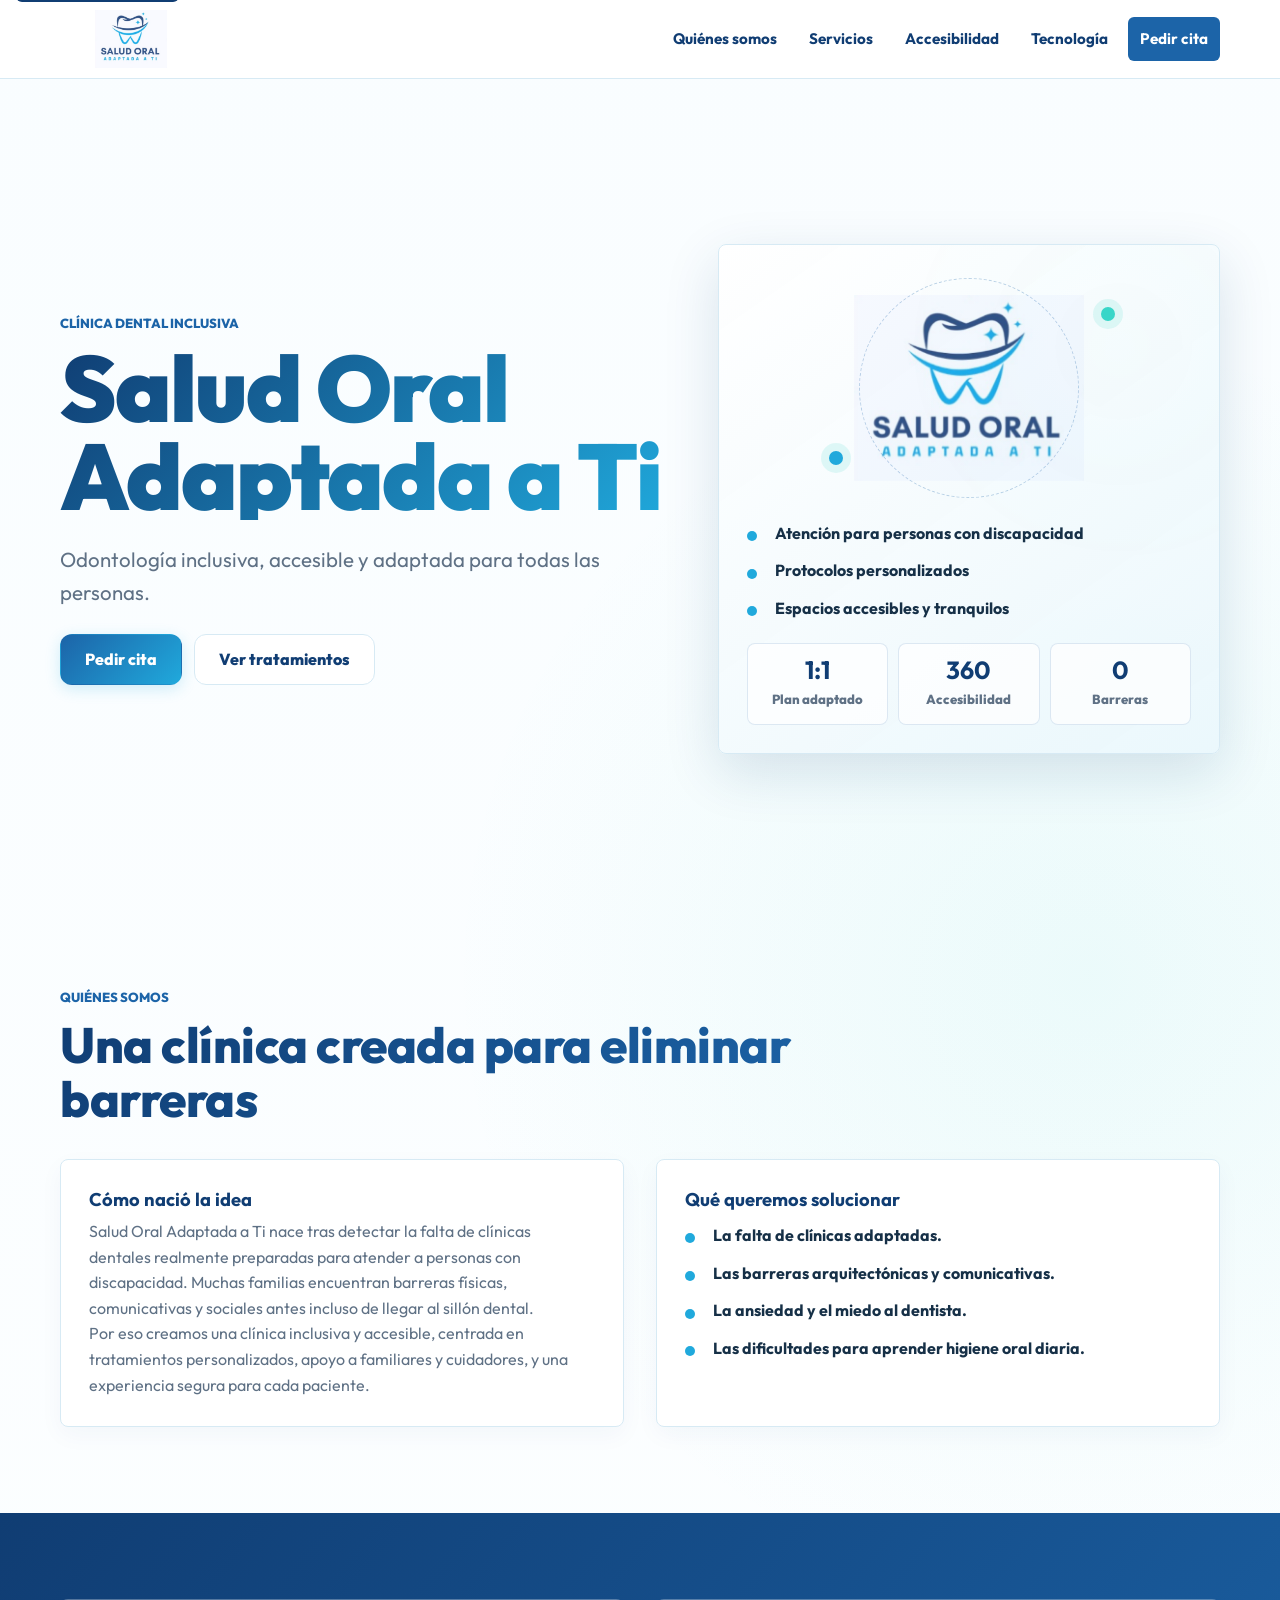
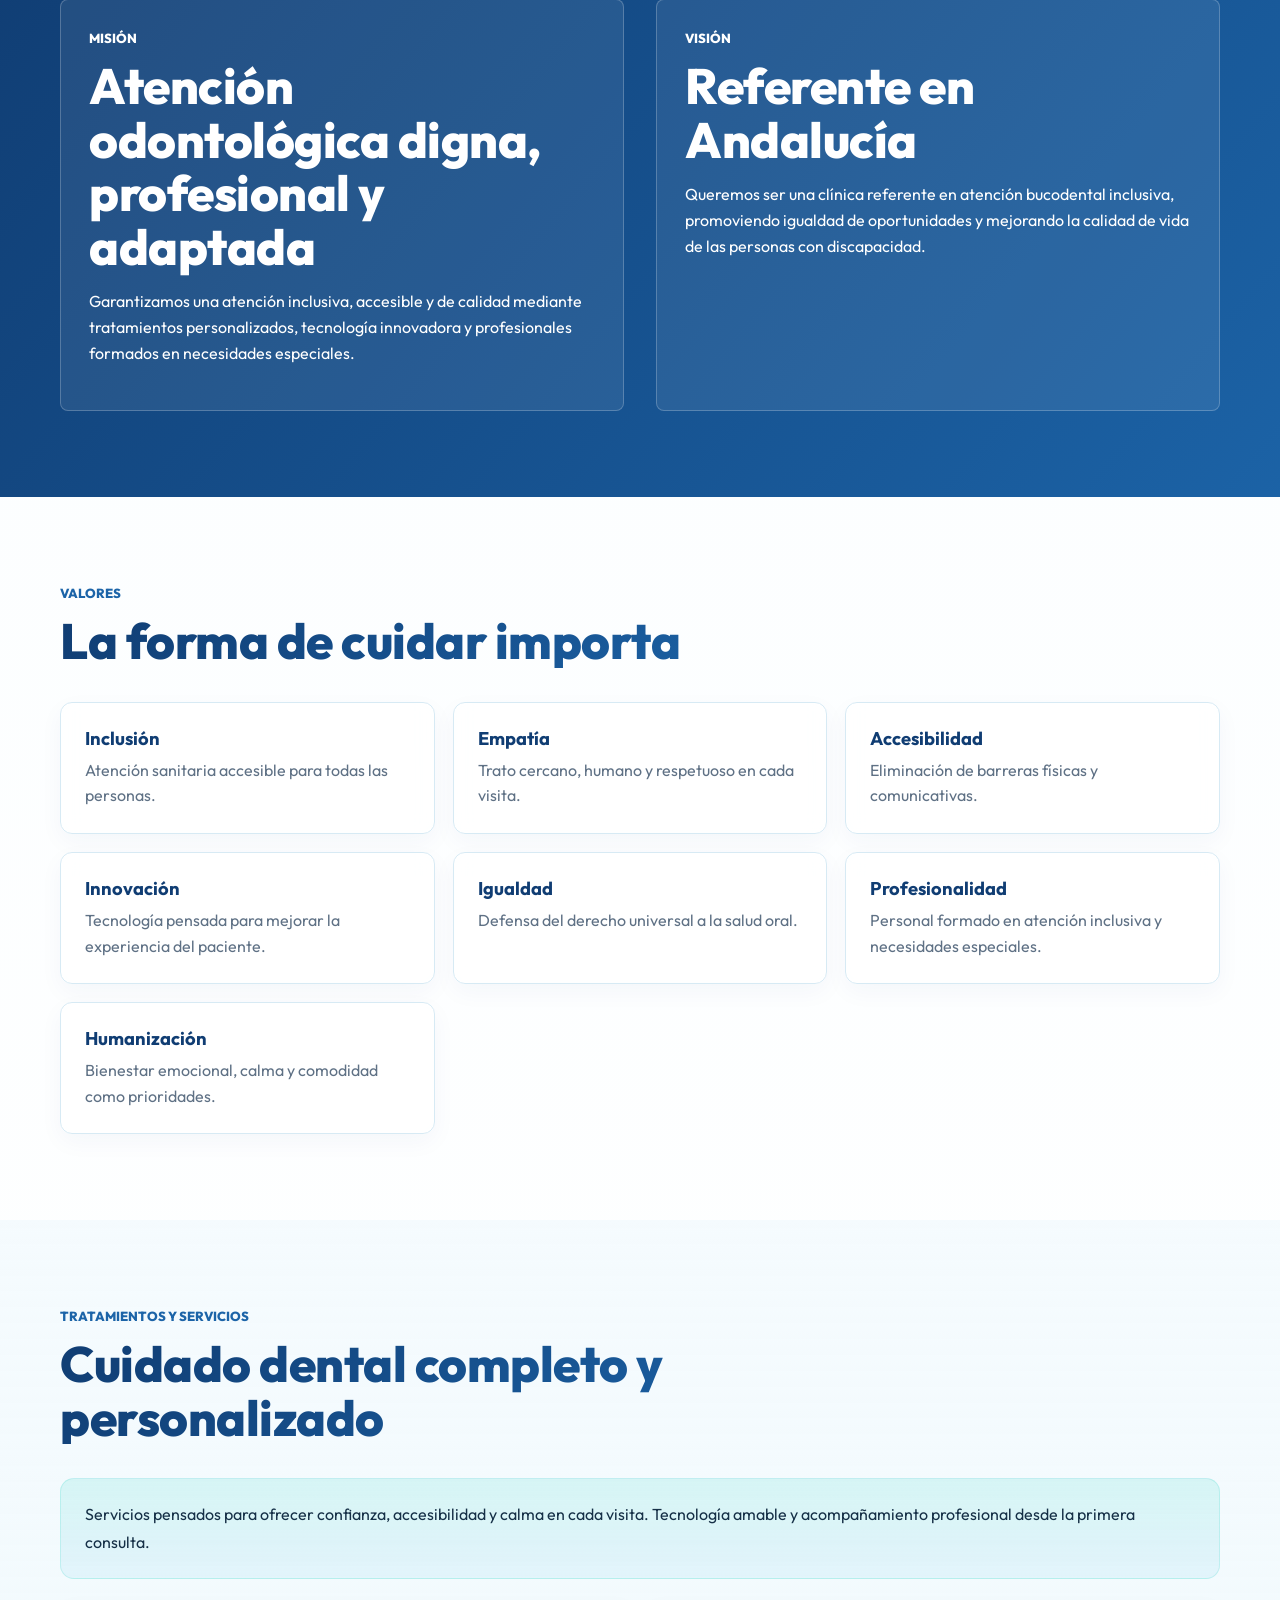
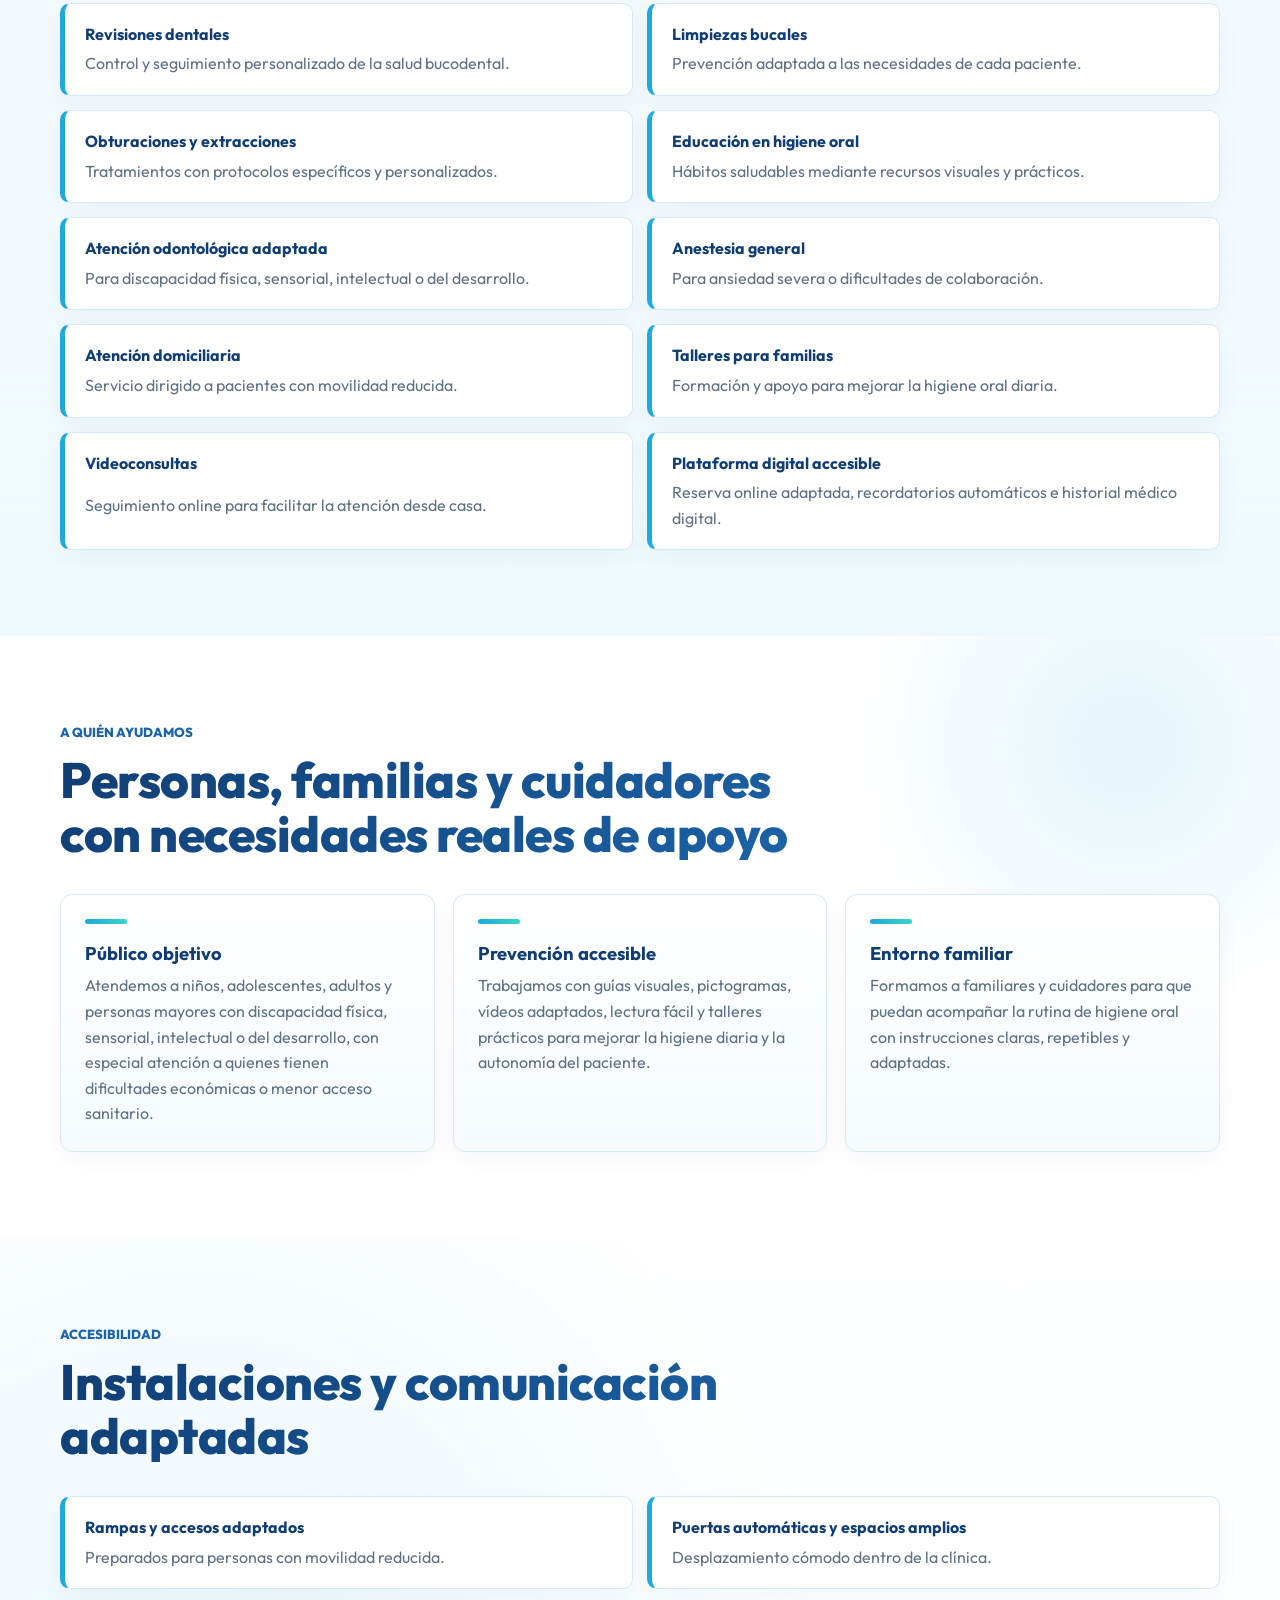
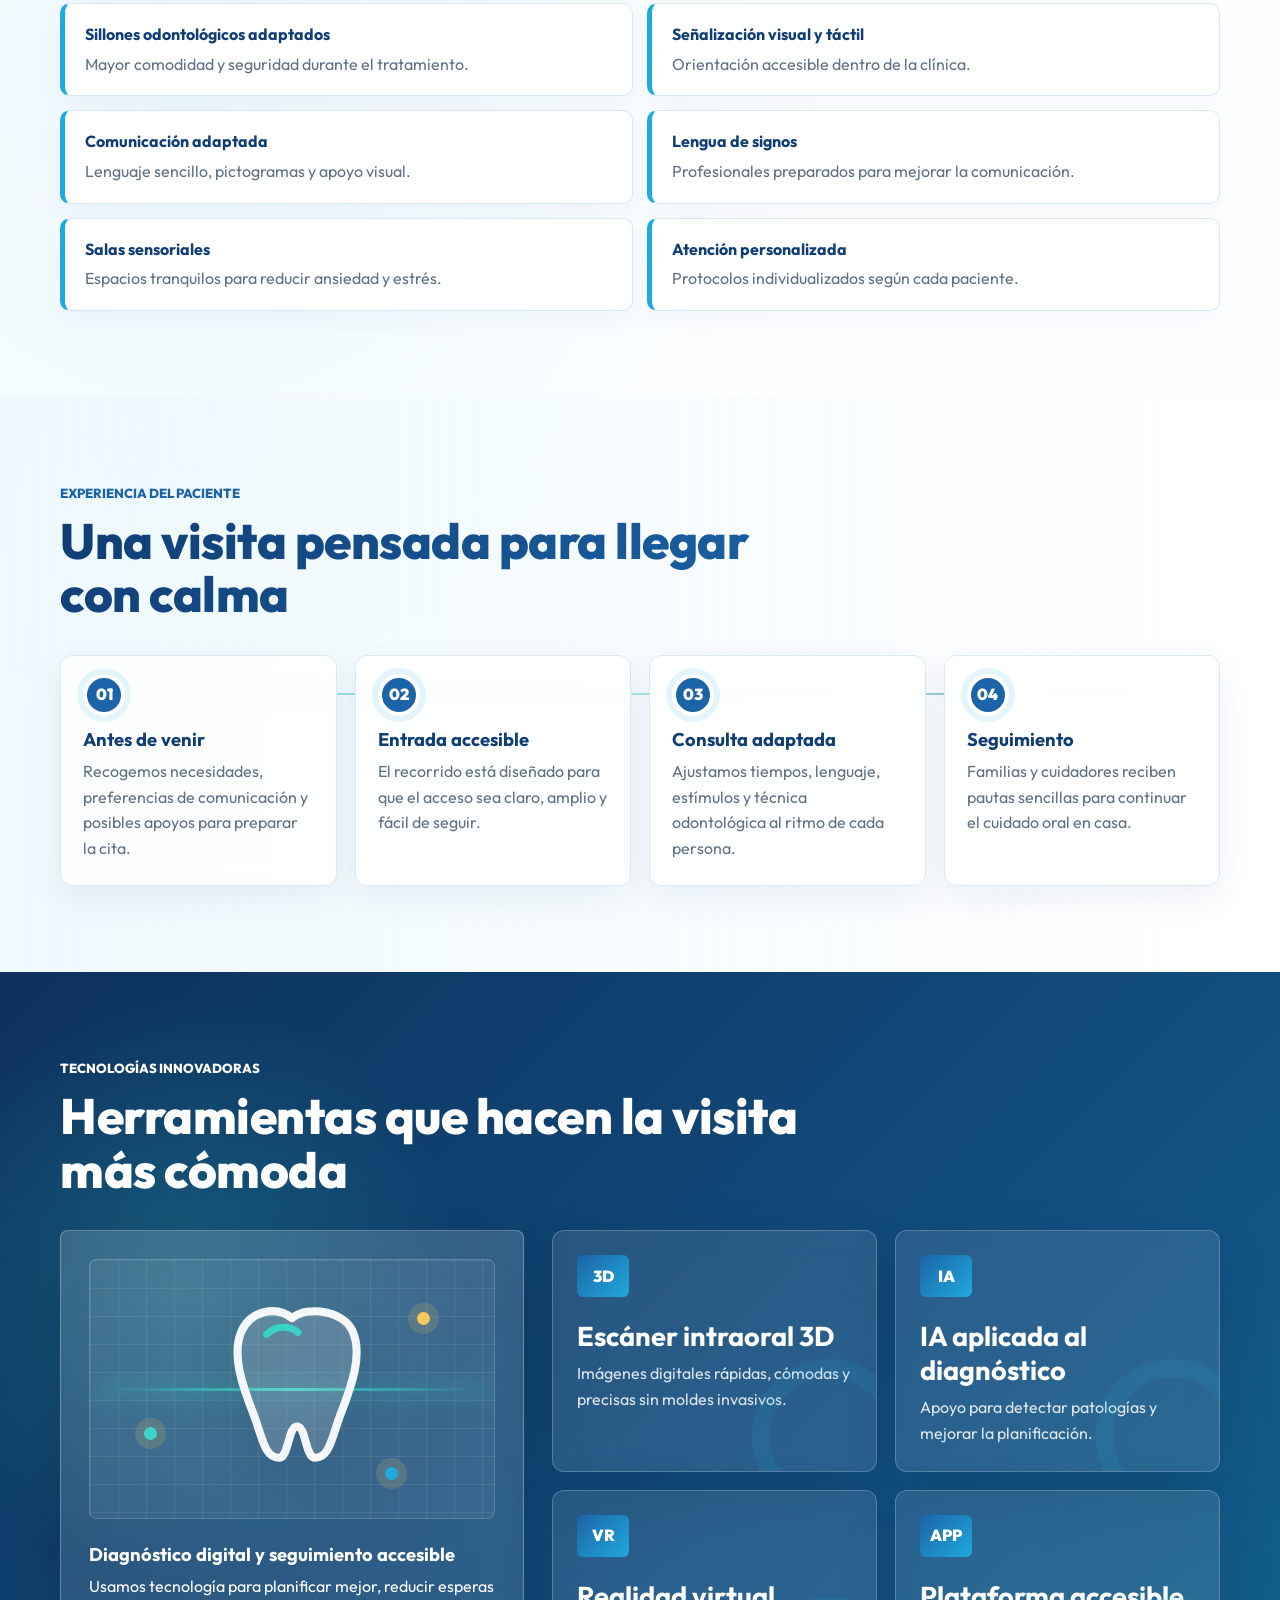
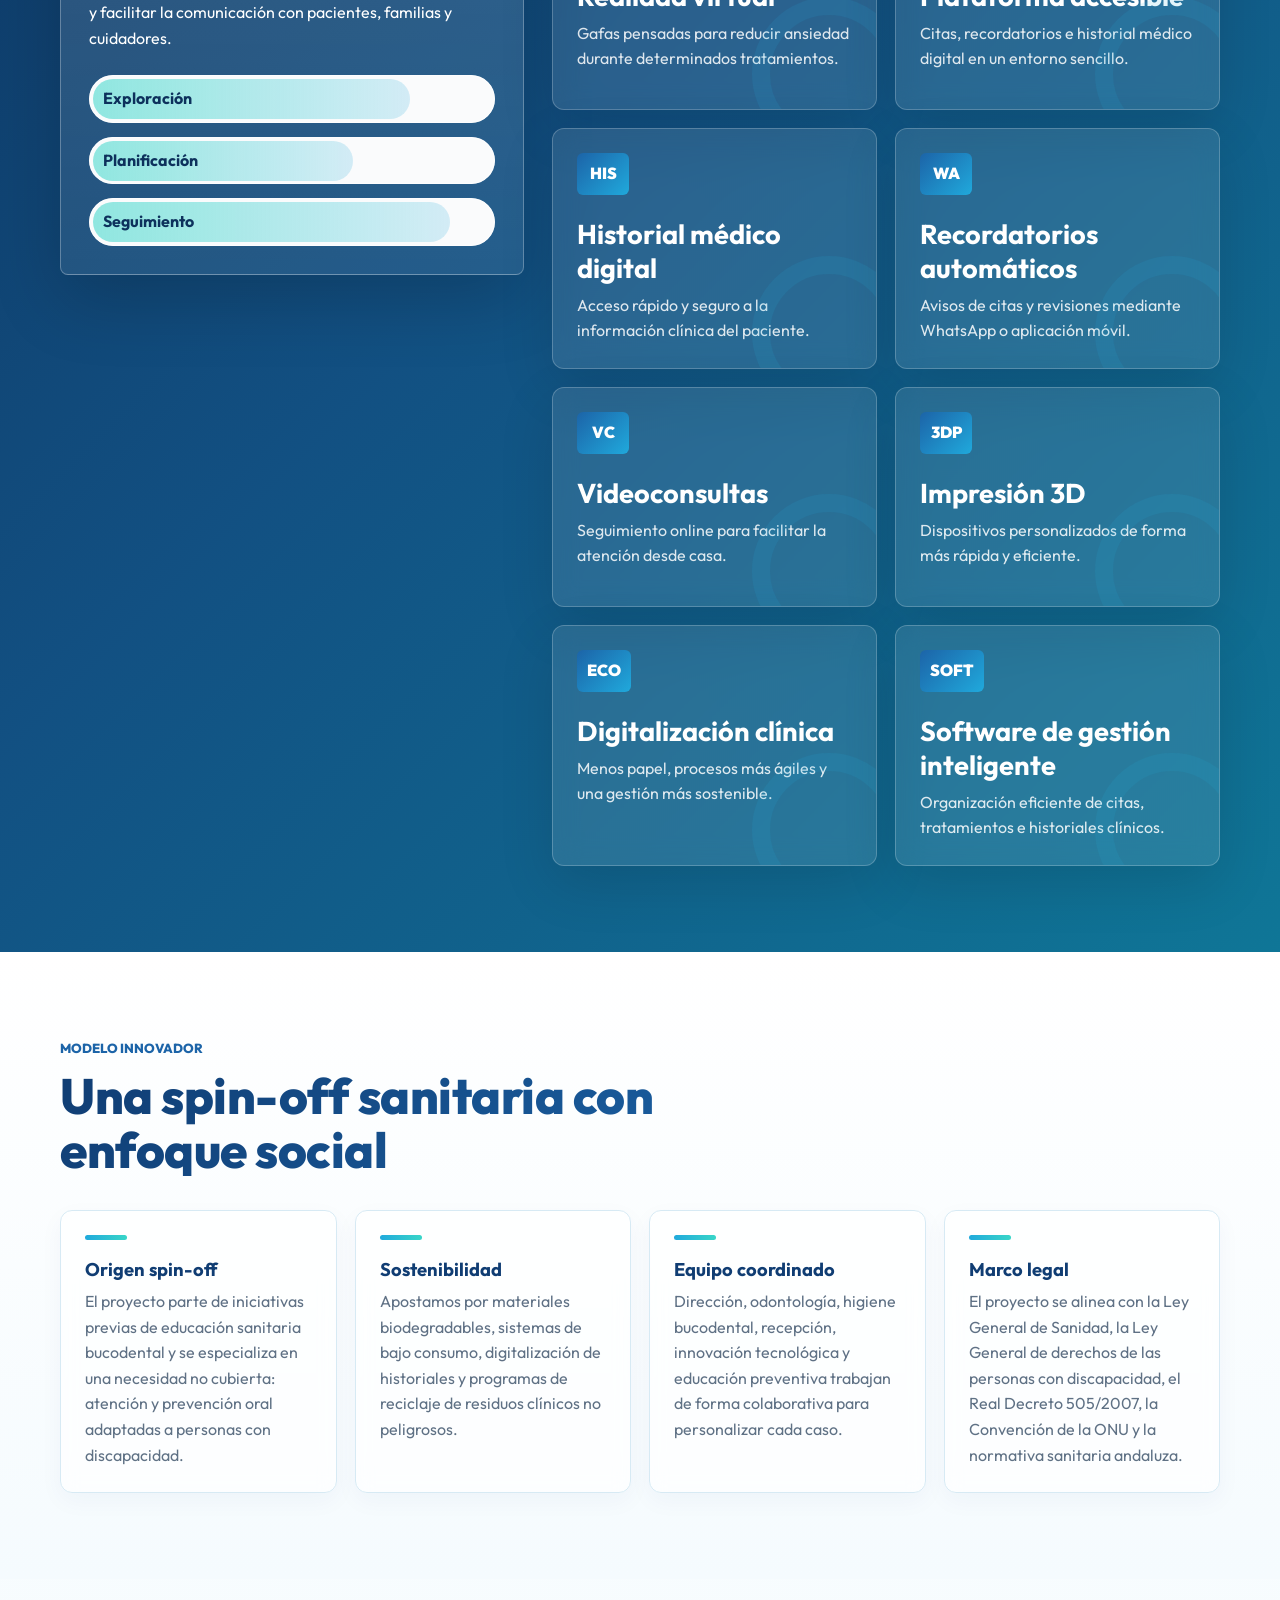
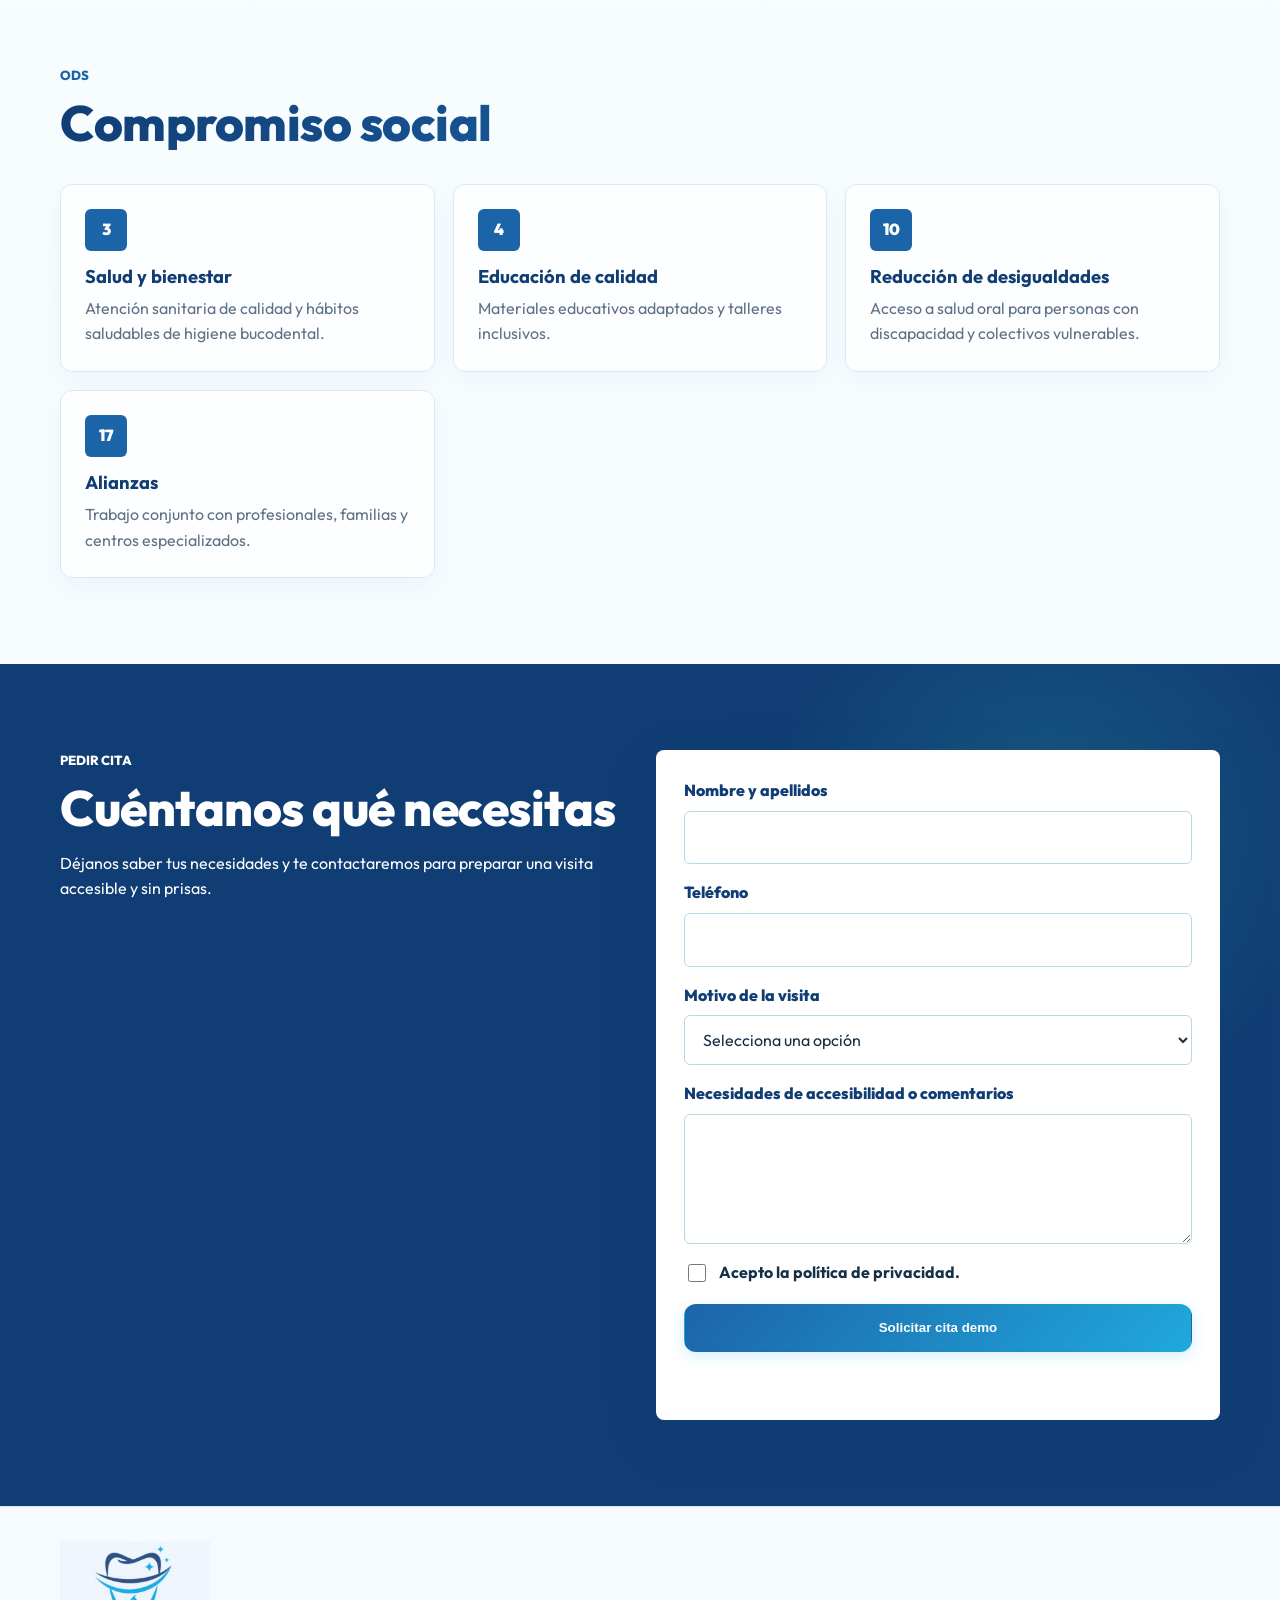
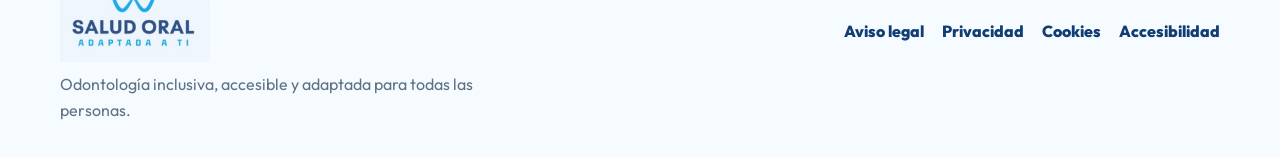
==== index.html @ 8d44271d "Initial commit: Proyecto Salud Oral Adaptada a Ti" ====
<!DOCTYPE html>
<html lang="es">
<head>
  <meta charset="UTF-8">
  <meta name="viewport" content="width=device-width, initial-scale=1.0">
  <meta name="description" content="Clínica dental inclusiva, accesible y adaptada para todas las personas. Salud Oral Adaptada a Ti.">
  <title>Salud Oral Adaptada a Ti | Clínica dental inclusiva</title>
  <link rel="preconnect" href="https://fonts.googleapis.com">
  <link rel="preconnect" href="https://fonts.gstatic.com" crossorigin>
  <link href="https://fonts.googleapis.com/css2?family=Outfit:wght@300;400;600;800;900&display=swap" rel="stylesheet">
  <link rel="stylesheet" href="styles.css">
  <link rel="icon" href="Logo_clinica_lucia.jpeg" type="image/jpeg">
  <script src="script.js" defer></script>
</head>
<body>
  <a class="skip-link" href="#contenido">Saltar al contenido</a>

  <header class="site-header">
    <nav class="nav" aria-label="Navegación principal">
      <a class="brand" href="index.html" aria-label="Salud Oral Adaptada a Ti, inicio">
        <img src="Logo_clinica_lucia.jpeg" alt="Logo de Salud Oral Adaptada a Ti">
      </a>
      <button class="menu-toggle" type="button" aria-expanded="false" aria-controls="main-menu">
        <span></span>
        <span></span>
        <span></span>
        <span class="sr-only">Abrir menú</span>
      </button>
      <div class="nav-links" id="main-menu">
        <a href="#quienes-somos">Quiénes somos</a>
        <a href="#servicios">Servicios</a>
        <a href="#accesibilidad">Accesibilidad</a>
        <a href="#tecnologia">Tecnología</a>
        <a class="nav-cta" href="#cita">Pedir cita</a>
      </div>
    </nav>
  </header>

  <main id="contenido">
    <section class="hero" aria-labelledby="hero-title">
      <div class="hero-content">
        <p class="eyebrow">Clínica dental inclusiva</p>
        <h1 id="hero-title">Salud Oral Adaptada a Ti</h1>
        <p class="hero-lead">Odontología inclusiva, accesible y adaptada para todas las personas.</p>
        <div class="hero-actions">
          <a class="button primary" href="#cita">Pedir cita</a>
          <a class="button secondary" href="#servicios">Ver tratamientos</a>
        </div>
      </div>
      <div class="hero-panel" aria-label="Resumen de la clínica">
        <div class="orbit-card" aria-hidden="true">
          <span class="orbit-ring"></span>
          <span class="orbit-dot dot-one"></span>
          <span class="orbit-dot dot-two"></span>
          <img src="Logo_clinica_lucia.jpeg" alt="">
        </div>
        <ul>
          <li>Atención para personas con discapacidad</li>
          <li>Protocolos personalizados</li>
          <li>Espacios accesibles y tranquilos</li>
        </ul>
        <div class="hero-stats" aria-label="Puntos clave">
          <div><strong>1:1</strong><span>Plan adaptado</span></div>
          <div><strong>360</strong><span>Accesibilidad</span></div>
          <div><strong>0</strong><span>Barreras</span></div>
        </div>
      </div>
    </section>

    <section class="section intro" id="quienes-somos">
      <div class="section-heading">
        <p class="eyebrow">Quiénes somos</p>
        <h2>Una clínica creada para eliminar barreras</h2>
      </div>
      <div class="two-column">
        <div>
          <h3>Cómo nació la idea</h3>
          <p>Salud Oral Adaptada a Ti nace tras detectar la falta de clínicas dentales realmente preparadas para atender a personas con discapacidad. Muchas familias encuentran barreras físicas, comunicativas y sociales antes incluso de llegar al sillón dental.</p>
          <p>Por eso creamos una clínica inclusiva y accesible, centrada en tratamientos personalizados, apoyo a familiares y cuidadores, y una experiencia segura para cada paciente.</p>
        </div>
        <div>
          <h3>Qué queremos solucionar</h3>
          <ul class="check-list">
            <li>La falta de clínicas adaptadas.</li>
            <li>Las barreras arquitectónicas y comunicativas.</li>
            <li>La ansiedad y el miedo al dentista.</li>
            <li>Las dificultades para aprender higiene oral diaria.</li>
          </ul>
        </div>
      </div>
    </section>

    <section class="section mission-band" aria-labelledby="mision-title">
      <div>
        <p class="eyebrow">Misión</p>
        <h2 id="mision-title">Atención odontológica digna, profesional y adaptada</h2>
        <p>Garantizamos una atención inclusiva, accesible y de calidad mediante tratamientos personalizados, tecnología innovadora y profesionales formados en necesidades especiales.</p>
      </div>
      <div>
        <p class="eyebrow">Visión</p>
        <h2>Referente en Andalucía</h2>
        <p>Queremos ser una clínica referente en atención bucodental inclusiva, promoviendo igualdad de oportunidades y mejorando la calidad de vida de las personas con discapacidad.</p>
      </div>
    </section>

    <section class="section">
      <div class="section-heading">
        <p class="eyebrow">Valores</p>
        <h2>La forma de cuidar importa</h2>
      </div>
      <div class="value-grid">
        <article><h3>Inclusión</h3><p>Atención sanitaria accesible para todas las personas.</p></article>
        <article><h3>Empatía</h3><p>Trato cercano, humano y respetuoso en cada visita.</p></article>
        <article><h3>Accesibilidad</h3><p>Eliminación de barreras físicas y comunicativas.</p></article>
        <article><h3>Innovación</h3><p>Tecnología pensada para mejorar la experiencia del paciente.</p></article>
        <article><h3>Igualdad</h3><p>Defensa del derecho universal a la salud oral.</p></article>
        <article><h3>Profesionalidad</h3><p>Personal formado en atención inclusiva y necesidades especiales.</p></article>
        <article><h3>Humanización</h3><p>Bienestar emocional, calma y comodidad como prioridades.</p></article>
      </div>
    </section>

    <section class="section pale" id="servicios">
      <div class="section-heading">
        <p class="eyebrow">Tratamientos y servicios</p>
        <h2>Cuidado dental completo y personalizado</h2>
      </div>
      <div class="services-banner">
        <p>Servicios pensados para ofrecer confianza, accesibilidad y calma en cada visita. Tecnología amable y acompañamiento profesional desde la primera consulta.</p>
      </div>
      <div class="feature-list">
        <div><strong>Revisiones dentales</strong><span>Control y seguimiento personalizado de la salud bucodental.</span></div>
        <div><strong>Limpiezas bucales</strong><span>Prevención adaptada a las necesidades de cada paciente.</span></div>
        <div><strong>Obturaciones y extracciones</strong><span>Tratamientos con protocolos específicos y personalizados.</span></div>
        <div><strong>Educación en higiene oral</strong><span>Hábitos saludables mediante recursos visuales y prácticos.</span></div>
        <div><strong>Atención odontológica adaptada</strong><span>Para discapacidad física, sensorial, intelectual o del desarrollo.</span></div>
        <div><strong>Anestesia general</strong><span>Para ansiedad severa o dificultades de colaboración.</span></div>
        <div><strong>Atención domiciliaria</strong><span>Servicio dirigido a pacientes con movilidad reducida.</span></div>
        <div><strong>Talleres para familias</strong><span>Formación y apoyo para mejorar la higiene oral diaria.</span></div>
        <div><strong>Videoconsultas</strong><span>Seguimiento online para facilitar la atención desde casa.</span></div>
        <div><strong>Plataforma digital accesible</strong><span>Reserva online adaptada, recordatorios automáticos e historial médico digital.</span></div>
      </div>
    </section>

    <section class="section audience-section">
      <div class="section-heading">
        <p class="eyebrow">A quién ayudamos</p>
        <h2>Personas, familias y cuidadores con necesidades reales de apoyo</h2>
      </div>
      <div class="audience-layout">
        <article>
          <h3>Público objetivo</h3>
          <p>Atendemos a niños, adolescentes, adultos y personas mayores con discapacidad física, sensorial, intelectual o del desarrollo, con especial atención a quienes tienen dificultades económicas o menor acceso sanitario.</p>
        </article>
        <article>
          <h3>Prevención accesible</h3>
          <p>Trabajamos con guías visuales, pictogramas, vídeos adaptados, lectura fácil y talleres prácticos para mejorar la higiene diaria y la autonomía del paciente.</p>
        </article>
        <article>
          <h3>Entorno familiar</h3>
          <p>Formamos a familiares y cuidadores para que puedan acompañar la rutina de higiene oral con instrucciones claras, repetibles y adaptadas.</p>
        </article>
      </div>
    </section>

    <section class="section" id="accesibilidad">
      <div class="section-heading">
        <p class="eyebrow">Accesibilidad</p>
        <h2>Instalaciones y comunicación adaptadas</h2>
      </div>
      <div class="feature-list">
        <div><strong>Rampas y accesos adaptados</strong><span>Preparados para personas con movilidad reducida.</span></div>
        <div><strong>Puertas automáticas y espacios amplios</strong><span>Desplazamiento cómodo dentro de la clínica.</span></div>
        <div><strong>Sillones odontológicos adaptados</strong><span>Mayor comodidad y seguridad durante el tratamiento.</span></div>
        <div><strong>Señalización visual y táctil</strong><span>Orientación accesible dentro de la clínica.</span></div>
        <div><strong>Comunicación adaptada</strong><span>Lenguaje sencillo, pictogramas y apoyo visual.</span></div>
        <div><strong>Lengua de signos</strong><span>Profesionales preparados para mejorar la comunicación.</span></div>
        <div><strong>Salas sensoriales</strong><span>Espacios tranquilos para reducir ansiedad y estrés.</span></div>
        <div><strong>Atención personalizada</strong><span>Protocolos individualizados según cada paciente.</span></div>
      </div>
    </section>

    <section class="section patient-journey">
      <div class="section-heading">
        <p class="eyebrow">Experiencia del paciente</p>
        <h2>Una visita pensada para llegar con calma</h2>
      </div>
      <div class="journey-track">
        <article>
          <span>01</span>
          <h3>Antes de venir</h3>
          <p>Recogemos necesidades, preferencias de comunicación y posibles apoyos para preparar la cita.</p>
        </article>
        <article>
          <span>02</span>
          <h3>Entrada accesible</h3>
          <p>El recorrido está diseñado para que el acceso sea claro, amplio y fácil de seguir.</p>
        </article>
        <article>
          <span>03</span>
          <h3>Consulta adaptada</h3>
          <p>Ajustamos tiempos, lenguaje, estímulos y técnica odontológica al ritmo de cada persona.</p>
        </article>
        <article>
          <span>04</span>
          <h3>Seguimiento</h3>
          <p>Familias y cuidadores reciben pautas sencillas para continuar el cuidado oral en casa.</p>
        </article>
      </div>
    </section>

    <section class="section tech-section" id="tecnologia">
      <div class="section-heading">
        <p class="eyebrow">Tecnologías innovadoras</p>
        <h2>Herramientas que hacen la visita más cómoda</h2>
      </div>
      <div class="tech-layout">
        <div class="tech-highlight">
          <div class="scanner-visual" aria-hidden="true">
            <span class="scan-line"></span>
            <span class="scan-node node-a"></span>
            <span class="scan-node node-b"></span>
            <span class="scan-node node-c"></span>
            <svg class="tooth-scan" viewBox="0 0 140 170" role="img" aria-label="Diente escaneado">
              <path d="M70 15C54 2 29 8 20 28c-10 23 1 54 12 82 9 24 11 43 25 43 10 0 9-31 18-31s8 31 18 31c14 0 16-19 25-43 11-28 22-59 12-82C121 8 86 2 70 15Z"></path>
              <path class="tooth-shine" d="M45 31c9-9 22-9 31-2"></path>
            </svg>
          </div>
          <h3>Diagnóstico digital y seguimiento accesible</h3>
          <p>Usamos tecnología para planificar mejor, reducir esperas y facilitar la comunicación con pacientes, familias y cuidadores.</p>
          <div class="tech-meter" aria-label="Flujo digital de atención">
            <span style="--size: 78%"><strong>Exploración</strong></span>
            <span style="--size: 64%"><strong>Planificación</strong></span>
            <span style="--size: 88%"><strong>Seguimiento</strong></span>
          </div>
        </div>
        <div class="tech-grid">
          <article class="tech-card">
            <span class="tech-icon">3D</span>
            <h3>Escáner intraoral 3D</h3>
            <p>Imágenes digitales rápidas, cómodas y precisas sin moldes invasivos.</p>
          </article>
          <article class="tech-card">
            <span class="tech-icon">IA</span>
            <h3>IA aplicada al diagnóstico</h3>
            <p>Apoyo para detectar patologías y mejorar la planificación.</p>
          </article>
          <article class="tech-card">
            <span class="tech-icon">VR</span>
            <h3>Realidad virtual</h3>
            <p>Gafas pensadas para reducir ansiedad durante determinados tratamientos.</p>
          </article>
          <article class="tech-card">
            <span class="tech-icon">APP</span>
            <h3>Plataforma accesible</h3>
            <p>Citas, recordatorios e historial médico digital en un entorno sencillo.</p>
          </article>
          <article class="tech-card">
            <span class="tech-icon">HIS</span>
            <h3>Historial médico digital</h3>
            <p>Acceso rápido y seguro a la información clínica del paciente.</p>
          </article>
          <article class="tech-card">
            <span class="tech-icon">WA</span>
            <h3>Recordatorios automáticos</h3>
            <p>Avisos de citas y revisiones mediante WhatsApp o aplicación móvil.</p>
          </article>
          <article class="tech-card">
            <span class="tech-icon">VC</span>
            <h3>Videoconsultas</h3>
            <p>Seguimiento online para facilitar la atención desde casa.</p>
          </article>
          <article class="tech-card">
            <span class="tech-icon">3DP</span>
            <h3>Impresión 3D</h3>
            <p>Dispositivos personalizados de forma más rápida y eficiente.</p>
          </article>
          <article class="tech-card">
            <span class="tech-icon">ECO</span>
            <h3>Digitalización clínica</h3>
            <p>Menos papel, procesos más ágiles y una gestión más sostenible.</p>
          </article>
          <article class="tech-card">
            <span class="tech-icon">SOFT</span>
            <h3>Software de gestión inteligente</h3>
            <p>Organización eficiente de citas, tratamientos e historiales clínicos.</p>
          </article>
        </div>
      </div>
    </section>

    <section class="section innovation-section">
      <div class="section-heading">
        <p class="eyebrow">Modelo innovador</p>
        <h2>Una spin-off sanitaria con enfoque social</h2>
      </div>
      <div class="innovation-grid">
        <article>
          <h3>Origen spin-off</h3>
          <p>El proyecto parte de iniciativas previas de educación sanitaria bucodental y se especializa en una necesidad no cubierta: atención y prevención oral adaptadas a personas con discapacidad.</p>
        </article>
        <article>
          <h3>Sostenibilidad</h3>
          <p>Apostamos por materiales biodegradables, sistemas de bajo consumo, digitalización de historiales y programas de reciclaje de residuos clínicos no peligrosos.</p>
        </article>
        <article>
          <h3>Equipo coordinado</h3>
          <p>Dirección, odontología, higiene bucodental, recepción, innovación tecnológica y educación preventiva trabajan de forma colaborativa para personalizar cada caso.</p>
        </article>
        <article>
          <h3>Marco legal</h3>
          <p>El proyecto se alinea con la Ley General de Sanidad, la Ley General de derechos de las personas con discapacidad, el Real Decreto 505/2007, la Convención de la ONU y la normativa sanitaria andaluza.</p>
        </article>
      </div>
    </section>

    <section class="section ods">
      <div class="section-heading">
        <p class="eyebrow">ODS</p>
        <h2>Compromiso social</h2>
      </div>
      <div class="ods-grid">
        <article><span>3</span><h3>Salud y bienestar</h3><p>Atención sanitaria de calidad y hábitos saludables de higiene bucodental.</p></article>
        <article><span>4</span><h3>Educación de calidad</h3><p>Materiales educativos adaptados y talleres inclusivos.</p></article>
        <article><span>10</span><h3>Reducción de desigualdades</h3><p>Acceso a salud oral para personas con discapacidad y colectivos vulnerables.</p></article>
        <article><span>17</span><h3>Alianzas</h3><p>Trabajo conjunto con profesionales, familias y centros especializados.</p></article>
      </div>
    </section>

    <section class="section appointment" id="cita">
      <div class="appointment-copy">
        <p class="eyebrow">Pedir cita</p>
        <h2>Cuéntanos qué necesitas</h2>
        <p>Déjanos saber tus necesidades y te contactaremos para preparar una visita accesible y sin prisas.</p>
      </div>
      <form class="appointment-form" id="appointment-form" novalidate>
        <div class="form-row">
          <label for="name">Nombre y apellidos</label>
          <input id="name" name="name" type="text" autocomplete="name" required>
        </div>
        <div class="form-row">
          <label for="phone">Teléfono</label>
          <input id="phone" name="phone" type="tel" autocomplete="tel" required>
        </div>
        <div class="form-row">
          <label for="service">Motivo de la visita</label>
          <select id="service" name="service" required>
            <option value="">Selecciona una opción</option>
            <option>Primera visita</option>
            <option>Revisión dental</option>
            <option>Limpieza bucal</option>
            <option>Atención adaptada</option>
            <option>Consulta para familiar o cuidador</option>
          </select>
        </div>
        <div class="form-row">
          <label for="message">Necesidades de accesibilidad o comentarios</label>
          <textarea id="message" name="message" rows="4"></textarea>
        </div>
        <label class="consent">
          <input type="checkbox" required>
          <span>Acepto la política de privacidad.</span>
        </label>
        <button class="button primary form-button" type="submit">Solicitar cita demo</button>
        <p class="form-status" id="form-status" role="status" aria-live="polite"></p>
      </form>
    </section>
  </main>

  <footer class="site-footer">
    <div>
      <img src="Logo_clinica_lucia.jpeg" alt="Salud Oral Adaptada a Ti">
      <p>Odontología inclusiva, accesible y adaptada para todas las personas.</p>
    </div>
    <nav aria-label="Páginas legales">
      <a href="aviso-legal.html">Aviso legal</a>
      <a href="privacidad.html">Privacidad</a>
      <a href="cookies.html">Cookies</a>
      <a href="accesibilidad.html">Accesibilidad</a>
    </nav>
  </footer>
</body>
</html>
---- styles.css ----
:root {
  --blue-900: #103d73;
  --blue-700: #1c64a8;
  --blue-500: #20a9dc;
  --blue-100: #eaf7fc;
  --blue-50: #f5fbfe;
  --mint: #38d6c8;
  --gold: #f6c95f;
  --ink: #163047;
  --muted: #5f7185;
  --line: #d7eaf4;
  --white: #ffffff;
  --shadow: 0 18px 55px rgba(16, 61, 115, 0.14);
  --shadow-strong: 0 28px 80px rgba(16, 61, 115, 0.2);
}

* {
  box-sizing: border-box;
}

html {
  scroll-behavior: smooth;
}

body {
  margin: 0;
  font-family: 'Outfit', Arial, Helvetica, sans-serif;
  color: var(--ink);
  background:
    radial-gradient(circle at 15% 50%, rgba(32, 169, 220, 0.08), transparent 40rem),
    radial-gradient(circle at 85% 10%, rgba(56, 214, 200, 0.08), transparent 40rem),
    linear-gradient(180deg, #f9fdff 0%, #ffffff 40%, #f4fbfe 100%);
  line-height: 1.6;
}

img {
  max-width: 100%;
  display: block;
}

a {
  color: inherit;
}

.skip-link {
  position: absolute;
  top: -44px;
  left: 16px;
  padding: 10px 14px;
  color: var(--white);
  background: var(--blue-900);
  border-radius: 6px;
  z-index: 20;
}

.skip-link:focus {
  top: 16px;
}

.site-header {
  position: sticky;
  top: 0;
  z-index: 10;
  background: rgba(255, 255, 255, 0.94);
  border-bottom: 1px solid var(--line);
  backdrop-filter: blur(12px);
  transition: box-shadow 0.25s ease, background 0.25s ease;
}

.site-header.is-scrolled {
  background: rgba(255, 255, 255, 0.98);
  box-shadow: 0 10px 30px rgba(16, 61, 115, 0.09);
}

.nav {
  width: min(1160px, calc(100% - 32px));
  min-height: 78px;
  margin: 0 auto;
  display: flex;
  align-items: center;
  justify-content: space-between;
  gap: 24px;
}

.brand img {
  width: 142px;
  height: 58px;
  object-fit: contain;
}

.nav-links,
.legal-nav {
  display: flex;
  align-items: center;
  gap: 8px;
}

.nav-links a,
.legal-nav a {
  padding: 10px 12px;
  color: var(--blue-900);
  text-decoration: none;
  font-weight: 700;
  font-size: 0.95rem;
  border-radius: 6px;
  transition: transform 0.2s ease, background 0.2s ease, color 0.2s ease;
}

.nav-links a:hover,
.nav-links a:focus-visible,
.legal-nav a:hover,
.legal-nav a:focus-visible {
  background: var(--blue-100);
  transform: translateY(-1px);
}

.nav-links .nav-cta,
.legal-nav a {
  color: var(--white);
  background: var(--blue-700);
}

.nav-links .nav-cta:hover,
.nav-links .nav-cta:focus-visible,
.legal-nav a:hover,
.legal-nav a:focus-visible {
  background: var(--blue-900);
}

.menu-toggle {
  display: none;
  width: 44px;
  height: 44px;
  border: 1px solid var(--line);
  border-radius: 6px;
  background: var(--white);
}

.menu-toggle span:not(.sr-only) {
  display: block;
  width: 21px;
  height: 2px;
  margin: 5px auto;
  background: var(--blue-900);
}

.sr-only {
  position: absolute;
  width: 1px;
  height: 1px;
  padding: 0;
  margin: -1px;
  overflow: hidden;
  clip: rect(0, 0, 0, 0);
  white-space: nowrap;
  border: 0;
}

.hero {
  position: relative;
  width: min(1160px, calc(100% - 32px));
  min-height: calc(100vh - 78px);
  margin: 0 auto;
  padding: 64px 0 46px;
  display: grid;
  grid-template-columns: minmax(0, 1.1fr) minmax(300px, 0.9fr);
  align-items: center;
  gap: 44px;
}



.hero-content {
  max-width: 660px;
  animation: riseIn 0.8s ease both;
}

.eyebrow {
  margin: 0 0 10px;
  color: var(--blue-700);
  font-weight: 800;
  text-transform: uppercase;
  letter-spacing: 0;
  font-size: 0.82rem;
}

h1,
h2,
h3,
p {
  overflow-wrap: anywhere;
}

h1 {
  margin: 0;
  background: linear-gradient(135deg, var(--blue-900) 0%, var(--blue-500) 100%);
  -webkit-background-clip: text;
  -webkit-text-fill-color: transparent;
  font-size: clamp(2.8rem, 8vw, 5.8rem);
  line-height: 0.95;
  letter-spacing: -0.02em;
  font-weight: 900;
}

h2 {
  margin: 0;
  background: linear-gradient(135deg, var(--blue-900) 0%, var(--blue-700) 100%);
  -webkit-background-clip: text;
  -webkit-text-fill-color: transparent;
  font-size: clamp(2rem, 4vw, 3.1rem);
  line-height: 1.08;
  letter-spacing: -0.01em;
  font-weight: 800;
}

h3 {
  margin: 0 0 8px;
  color: var(--blue-900);
  font-size: 1.15rem;
  line-height: 1.25;
  letter-spacing: 0;
}

.hero-lead {
  max-width: 580px;
  margin: 24px 0;
  color: var(--muted);
  font-size: 1.28rem;
}

.hero-actions {
  display: flex;
  flex-wrap: wrap;
  gap: 12px;
}

.button {
  display: inline-flex;
  align-items: center;
  justify-content: center;
  min-height: 48px;
  padding: 12px 24px;
  border: 1px solid transparent;
  border-radius: 12px;
  text-decoration: none;
  font-weight: 800;
  cursor: pointer;
  transition: transform 0.3s cubic-bezier(0.34, 1.56, 0.64, 1), box-shadow 0.3s ease, background 0.3s ease, border-color 0.3s ease;
}

.button.primary {
  color: var(--white);
  background: linear-gradient(135deg, var(--blue-700), var(--blue-500));
  box-shadow: 0 4px 15px rgba(32, 169, 220, 0.2);
}

.button.primary:hover,
.button.primary:focus-visible {
  background: linear-gradient(135deg, var(--blue-900), var(--blue-700));
  box-shadow: 0 12px 30px rgba(28, 100, 168, 0.35);
  transform: translateY(-4px) scale(1.02);
}

.button.secondary {
  color: var(--blue-900);
  background: var(--white);
  border-color: var(--line);
}

.button.secondary:hover,
.button.secondary:focus-visible {
  background: var(--blue-100);
  transform: translateY(-2px);
}

.hero-panel {
  position: relative;
  overflow: hidden;
  padding: 28px;
  background:
    linear-gradient(145deg, rgba(255, 255, 255, 0.94), rgba(234, 247, 252, 0.92)),
    radial-gradient(circle at 80% 20%, rgba(56, 214, 200, 0.2), transparent 15rem);
  border: 1px solid var(--line);
  border-radius: 8px;
  box-shadow: var(--shadow);
  animation: panelFloat 5.5s ease-in-out infinite;
}

.hero-panel img {
  width: 230px;
  margin: 0 auto;
  mix-blend-mode: multiply;
}

.orbit-card {
  position: relative;
  display: grid;
  place-items: center;
  min-height: 230px;
  margin-bottom: 18px;
}

.orbit-ring {
  position: absolute;
  width: 220px;
  height: 220px;
  border: 1px dashed rgba(28, 100, 168, 0.28);
  border-radius: 50%;
  animation: spin 18s linear infinite;
}

.orbit-dot {
  position: absolute;
  width: 14px;
  height: 14px;
  border-radius: 50%;
  background: var(--mint);
  box-shadow: 0 0 0 8px rgba(56, 214, 200, 0.14);
}

.dot-one {
  top: 34px;
  right: 76px;
}

.dot-two {
  bottom: 38px;
  left: 82px;
  background: var(--blue-500);
}

.hero-panel ul,
.check-list,
.pill-list {
  margin: 0;
  padding: 0;
  list-style: none;
}

.hero-panel li,
.check-list li {
  position: relative;
  padding-left: 28px;
  margin-top: 12px;
  color: var(--ink);
  font-weight: 700;
}

.hero-stats {
  display: grid;
  grid-template-columns: repeat(3, minmax(0, 1fr));
  gap: 10px;
  margin-top: 22px;
}

.hero-stats div {
  padding: 14px 10px;
  border: 1px solid rgba(28, 100, 168, 0.14);
  border-radius: 8px;
  background: rgba(255, 255, 255, 0.72);
  text-align: center;
}

.hero-stats strong {
  display: block;
  color: var(--blue-900);
  font-size: 1.55rem;
  line-height: 1;
}

.hero-stats span {
  display: block;
  margin-top: 6px;
  color: var(--muted);
  font-size: 0.82rem;
  font-weight: 800;
}

.hero-panel li::before,
.check-list li::before {
  content: "";
  position: absolute;
  left: 0;
  top: 0.65em;
  width: 10px;
  height: 10px;
  border-radius: 50%;
  background: var(--blue-500);
}

.section {
  position: relative;
  padding: 86px max(16px, calc((100% - 1160px) / 2));
}

.section-heading {
  max-width: 760px;
  margin-bottom: 34px;
}

.section-heading p:last-child {
  color: var(--muted);
}

.two-column,
.mission-band,
.appointment {
  display: grid;
  grid-template-columns: repeat(2, minmax(0, 1fr));
  gap: 32px;
}

.two-column > div,
.mission-band > div,
.tech-highlight {
  padding: 28px;
  border: 1px solid var(--line);
  border-radius: 8px;
  background: var(--white);
}

.two-column > div,
.value-grid article,
.service-grid article,
.ods-grid article,
.feature-list div,
.journey-track article,
.audience-layout article,
.innovation-grid article,
.appointment-form {
  transition: transform 0.3s cubic-bezier(0.34, 1.56, 0.64, 1), box-shadow 0.3s ease, border-color 0.3s ease;
  box-shadow: 0 8px 24px rgba(16, 61, 115, 0.04);
}

.two-column > div:hover,
.value-grid article:hover,
.service-grid article:hover,
.ods-grid article:hover,
.feature-list div:hover,
.journey-track article:hover,
.audience-layout article:hover,
.innovation-grid article:hover {
  transform: translateY(-8px) scale(1.02);
  border-color: rgba(32, 169, 220, 0.55);
  box-shadow: 0 24px 60px rgba(32, 169, 220, 0.15), 0 12px 24px rgba(16, 61, 115, 0.1);
}

.mission-band {
  color: var(--white);
  background:
    linear-gradient(130deg, rgba(16, 61, 115, 1), rgba(28, 100, 168, 0.96)),
    var(--blue-900);
}

.mission-band > div {
  border-color: rgba(255, 255, 255, 0.22);
  background: rgba(255, 255, 255, 0.08);
}

.mission-band h2,
.mission-band h3,
.mission-band p,
.mission-band .eyebrow {
  color: var(--white);
}

.mission-band h2 {
  background: none;
  -webkit-text-fill-color: var(--white);
}

.value-grid,
.service-grid,
.ods-grid,
.audience-layout,
.innovation-grid {
  display: grid;
  grid-template-columns: repeat(3, minmax(0, 1fr));
  gap: 18px;
}

.value-grid article,
.service-grid article,
.ods-grid article,
.audience-layout article,
.innovation-grid article {
  position: relative;
  padding: 24px;
  border: 1px solid var(--line);
  border-radius: 12px;
  background: rgba(255, 255, 255, 0.7);
  backdrop-filter: blur(8px);
}

.service-grid article {
  background: linear-gradient(180deg, rgba(255, 255, 255, 0.98), rgba(245, 251, 254, 0.94));
  border-color: rgba(32, 169, 220, 0.16);
}

.service-grid article::before {
  content: "";
  position: absolute;
  top: 24px;
  left: 24px;
  width: 42px;
  height: 4px;
  border-radius: 999px;
  background: var(--blue-500);
}

.service-icon {
  display: inline-flex;
  align-items: center;
  justify-content: center;
  width: 36px;
  height: 36px;
  margin-right: 10px;
  border-radius: 999px;
  background: rgba(32, 169, 220, 0.12);
}

.service-grid article h3 {
  display: flex;
  align-items: center;
  gap: 12px;
  font-size: 1.05rem;
}

.services-banner {
  margin: 0 0 24px;
  padding: 22px 24px;
  border-radius: 14px;
  background: linear-gradient(180deg, rgba(56, 214, 200, 0.16), rgba(32, 169, 220, 0.08));
  border: 1px solid rgba(56, 214, 200, 0.2);
}

.services-banner p {
  margin: 0;
  color: var(--ink);
  font-size: 1rem;
  line-height: 1.7;
}

.value-grid p,
.service-grid p,
.ods-grid p,
.audience-layout p,
.innovation-grid p,
.two-column p,
.tech-highlight p {
  margin: 0;
  color: var(--muted);
}

.pale {
  background:
    linear-gradient(180deg, rgba(245, 251, 254, 1), rgba(234, 247, 252, 0.75));
}

.feature-list {
  display: grid;
  grid-template-columns: repeat(2, minmax(0, 1fr));
  gap: 14px;
}

.feature-list div {
  display: grid;
  gap: 4px;
  padding: 18px 20px;
  border: 1px solid var(--line);
  border-left: 5px solid var(--blue-500);
  background: var(--white);
  border-radius: 10px;
}

.patient-journey {
  overflow: hidden;
  background:
    linear-gradient(90deg, rgba(234, 247, 252, 0.75), rgba(255, 255, 255, 1));
}

.journey-track {
  position: relative;
  display: grid;
  grid-template-columns: repeat(4, minmax(0, 1fr));
  gap: 18px;
}

.journey-track::before {
  content: "";
  position: absolute;
  top: 38px;
  left: 7%;
  right: 7%;
  height: 2px;
  background: linear-gradient(90deg, var(--blue-500), var(--mint), var(--blue-700));
  opacity: 0.45;
}

.journey-track article {
  position: relative;
  padding: 72px 22px 24px;
  border: 1px solid var(--line);
  border-radius: 12px;
  background: rgba(255, 255, 255, 0.86);
  backdrop-filter: blur(10px);
  box-shadow: 0 12px 35px rgba(16, 61, 115, 0.07);
}

.journey-track span {
  position: absolute;
  top: 18px;
  left: 22px;
  display: inline-grid;
  place-items: center;
  width: 42px;
  height: 42px;
  color: var(--white);
  background: var(--blue-700);
  border: 4px solid var(--white);
  border-radius: 50%;
  box-shadow: 0 0 0 6px rgba(32, 169, 220, 0.12);
  font-weight: 900;
}

.journey-track p {
  margin: 0;
  color: var(--muted);
}

.tech-section {
  overflow: hidden;
  color: var(--white);
  background:
    radial-gradient(circle at 14% 20%, rgba(56, 214, 200, 0.22), transparent 18rem),
    linear-gradient(135deg, #0d315c 0%, #125082 48%, #0f7697 100%);
}

.tech-section .section-heading h2,
.tech-section .section-heading .eyebrow {
  color: var(--white);
}

.tech-section .section-heading h2 {
  background: none;
  -webkit-text-fill-color: var(--white);
}

.tech-section .section-heading {
  max-width: 820px;
}

.feature-list strong {
  color: var(--blue-900);
}

.feature-list span {
  color: var(--muted);
}

.audience-section {
  background:
    radial-gradient(circle at 88% 18%, rgba(32, 169, 220, 0.12), transparent 17rem),
    var(--white);
}

.audience-layout {
  grid-template-columns: repeat(3, minmax(0, 1fr));
}

.audience-layout article {
  min-height: 230px;
  background:
    linear-gradient(180deg, rgba(255, 255, 255, 0.98), rgba(245, 251, 254, 0.96));
}

.audience-layout article::before,
.innovation-grid article::before {
  content: "";
  display: block;
  width: 42px;
  height: 5px;
  margin-bottom: 18px;
  border-radius: 999px;
  background: linear-gradient(90deg, var(--blue-500), var(--mint));
}

.tech-layout {
  display: grid;
  grid-template-columns: minmax(300px, 0.82fr) minmax(0, 1.18fr);
  gap: 28px;
  align-items: start;
}

.tech-highlight {
  position: sticky;
  top: 104px;
  overflow: hidden;
  min-height: 560px;
  color: var(--white);
  background:
    linear-gradient(180deg, rgba(255, 255, 255, 0.16), rgba(255, 255, 255, 0.08));
  border-color: rgba(255, 255, 255, 0.28);
  box-shadow: 0 24px 70px rgba(0, 0, 0, 0.18);
}

.tech-highlight h3,
.tech-highlight p {
  position: relative;
  color: var(--white);
}

.scanner-visual {
  position: relative;
  display: grid;
  place-items: center;
  height: 260px;
  margin: 0 0 24px;
  border: 1px solid rgba(255, 255, 255, 0.18);
  border-radius: 8px;
  background:
    linear-gradient(rgba(255, 255, 255, 0.08) 1px, transparent 1px),
    linear-gradient(90deg, rgba(255, 255, 255, 0.08) 1px, transparent 1px),
    rgba(255, 255, 255, 0.05);
  background-size: 28px 28px;
  overflow: hidden;
}

.tooth-scan {
  width: 142px;
  height: 172px;
  overflow: visible;
  filter: drop-shadow(0 18px 24px rgba(0, 0, 0, 0.18));
  animation: toothGlow 3.4s ease-in-out infinite;
}

.tooth-scan path:first-child {
  fill: rgba(255, 255, 255, 0.16);
  stroke: rgba(255, 255, 255, 0.94);
  stroke-width: 8;
  stroke-linejoin: round;
}

.tooth-shine {
  fill: none;
  stroke: rgba(56, 214, 200, 0.95);
  stroke-width: 7;
  stroke-linecap: round;
}

.scan-line {
  position: absolute;
  left: 0;
  right: 0;
  height: 3px;
  background: linear-gradient(90deg, transparent, var(--mint), transparent);
  box-shadow: 0 0 22px var(--mint);
  animation: scanMove 3.2s ease-in-out infinite;
}

.scan-node {
  position: absolute;
  width: 13px;
  height: 13px;
  border-radius: 50%;
  background: var(--gold);
  box-shadow: 0 0 0 9px rgba(246, 201, 95, 0.16);
  animation: slowPulse 2.8s ease-in-out infinite;
}

.node-a {
  top: 52px;
  right: 64px;
}

.node-b {
  bottom: 78px;
  left: 54px;
  background: var(--mint);
}

.node-c {
  bottom: 38px;
  right: 96px;
  background: var(--blue-500);
}

.tech-meter {
  position: relative;
  display: grid;
  gap: 14px;
  margin-top: 24px;
}

.tech-meter span {
  --size: 60%;
  position: relative;
  display: flex;
  justify-content: space-between;
  gap: 12px;
  padding: 11px 14px;
  color: #0d315c;
  font-weight: 800;
  border-radius: 999px;
  background: rgba(255, 255, 255, 0.92);
  overflow: hidden;
}

.tech-meter span::before {
  content: "";
  position: absolute;
  inset: 0;
  border: 1px solid rgba(255, 255, 255, 0.46);
  border-radius: 999px;
  background: rgba(255, 255, 255, 0.7);
  z-index: 0;
}

.tech-meter span::after {
  content: "";
  position: absolute;
  left: 4px;
  top: 4px;
  bottom: 4px;
  width: var(--size);
  border-radius: 999px;
  background: linear-gradient(90deg, rgba(56, 214, 200, 0.55), rgba(32, 169, 220, 0.18));
  z-index: 1;
  transform-origin: left;
  animation: meterGrow 1.4s ease both;
}

.tech-meter strong {
  position: relative;
  z-index: 2;
}

.tech-grid {
  display: grid;
  grid-template-columns: repeat(2, minmax(0, 1fr));
  gap: 18px;
}

.tech-card {
  position: relative;
  min-height: 220px;
  padding: 24px;
  overflow: hidden;
  border: 1px solid rgba(255, 255, 255, 0.22);
  border-radius: 12px;
  background: rgba(255, 255, 255, 0.1);
  backdrop-filter: blur(12px);
  box-shadow: 0 18px 55px rgba(0, 0, 0, 0.12);
  transition: transform 0.3s cubic-bezier(0.34, 1.56, 0.64, 1), box-shadow 0.3s ease, border-color 0.3s ease;
}

.tech-card::after {
  content: "";
  position: absolute;
  inset: auto -30px -42px auto;
  width: 118px;
  height: 118px;
  border: 18px solid rgba(32, 169, 220, 0.12);
  border-radius: 50%;
}

.tech-card:hover {
  transform: translateY(-8px) scale(1.02);
  border-color: rgba(56, 214, 200, 0.7);
  background: rgba(255, 255, 255, 0.15);
  box-shadow: 0 30px 70px rgba(0, 0, 0, 0.25);
}



.tech-icon {
  display: inline-grid;
  place-items: center;
  min-width: 52px;
  height: 42px;
  padding: 0 10px;
  margin-bottom: 22px;
  color: var(--white);
  background: linear-gradient(135deg, var(--blue-700), var(--blue-500));
  border-radius: 6px;
  font-weight: 900;
}

.tech-card h3 {
  font-size: clamp(1.2rem, 2.6vw, 1.7rem);
  color: var(--white);
}

.tech-card p {
  margin: 0;
  color: rgba(255, 255, 255, 0.85);
}

.innovation-section {
  background:
    linear-gradient(180deg, #ffffff 0%, #f5fbfe 100%);
}

.innovation-grid {
  grid-template-columns: repeat(4, minmax(0, 1fr));
}

.innovation-grid article {
  min-height: 260px;
}

.ods-grid article span {
  display: inline-flex;
  align-items: center;
  justify-content: center;
  width: 42px;
  height: 42px;
  margin-bottom: 14px;
  color: var(--white);
  background: var(--blue-700);
  border-radius: 6px;
  font-weight: 900;
}

.appointment {
  align-items: start;
  background:
    radial-gradient(circle at 82% 20%, rgba(56, 214, 200, 0.18), transparent 18rem),
    var(--blue-900);
}

.appointment h2,
.appointment p,
.appointment .eyebrow {
  color: var(--white);
}

.appointment h2 {
  background: none;
  -webkit-text-fill-color: var(--white);
}

.appointment-form {
  padding: 28px;
  border-radius: 8px;
  background: var(--white);
  box-shadow: var(--shadow);
}

.appointment-form:hover {
  transform: translateY(-4px);
  box-shadow: var(--shadow-strong);
}

.form-row {
  display: grid;
  gap: 7px;
  margin-bottom: 16px;
}

label {
  color: var(--blue-900);
  font-weight: 800;
}

input,
select,
textarea {
  width: 100%;
  padding: 13px 14px;
  color: var(--ink);
  font: inherit;
  border: 1px solid #b9d8e9;
  border-radius: 6px;
  background: var(--white);
  transition: border-color 0.2s ease, box-shadow 0.2s ease;
}

textarea {
  resize: vertical;
}

input:focus,
select:focus,
textarea:focus {
  outline: 3px solid rgba(32, 169, 220, 0.25);
  border-color: var(--blue-700);
}

.consent {
  display: flex;
  align-items: flex-start;
  gap: 10px;
  margin: 4px 0 18px;
  color: var(--ink);
  font-weight: 700;
}

.consent input {
  width: 18px;
  height: 18px;
  margin-top: 4px;
  flex: 0 0 auto;
}

.form-button {
  width: 100%;
}

.form-status {
  min-height: 26px;
  margin: 14px 0 0;
  color: var(--blue-900);
  font-weight: 800;
}

.form-status.error {
  color: #a33a2d;
}

[data-reveal] {
  opacity: 0;
  transform: translateY(26px);
  transition: opacity 0.65s ease, transform 0.65s ease;
}

[data-reveal].is-visible {
  opacity: 1;
  transform: translateY(0);
}

@keyframes riseIn {
  from {
    opacity: 0;
    transform: translateY(22px);
  }
  to {
    opacity: 1;
    transform: translateY(0);
  }
}

@keyframes panelFloat {
  0%,
  100% {
    transform: translateY(0);
  }
  50% {
    transform: translateY(-10px);
  }
}

@keyframes slowPulse {
  0%,
  100% {
    opacity: 0.65;
    transform: scale(1);
  }
  50% {
    opacity: 1;
    transform: scale(1.06);
  }
}

@keyframes spin {
  to {
    transform: rotate(360deg);
  }
}

@keyframes scanMove {
  0%,
  100% {
    top: 22%;
  }
  50% {
    top: 76%;
  }
}

@keyframes meterGrow {
  from {
    transform: scaleX(0);
  }
  to {
    transform: scaleX(1);
  }
}

@keyframes toothGlow {
  0%,
  100% {
    transform: translateY(0) scale(1);
  }
  50% {
    transform: translateY(-4px) scale(1.02);
  }
}

.site-footer {
  display: grid;
  grid-template-columns: minmax(240px, 1fr) auto;
  gap: 28px;
  align-items: center;
  padding: 34px max(16px, calc((100% - 1160px) / 2));
  border-top: 1px solid var(--line);
  background: var(--blue-50);
}

.site-footer img {
  width: 150px;
  mix-blend-mode: multiply;
}

.site-footer p {
  max-width: 430px;
  margin: 10px 0 0;
  color: var(--muted);
}

.site-footer nav {
  display: flex;
  flex-wrap: wrap;
  justify-content: flex-end;
  gap: 12px 18px;
}

.site-footer a {
  color: var(--blue-900);
  font-weight: 800;
  text-decoration: none;
}

.site-footer a:hover,
.site-footer a:focus-visible {
  text-decoration: underline;
}

.legal-page {
  width: min(900px, calc(100% - 32px));
  margin: 0 auto;
  padding: 68px 0 84px;
}

.legal-page h1 {
  font-size: clamp(2.2rem, 5vw, 4rem);
}

.legal-page h2 {
  margin-top: 34px;
  font-size: 1.55rem;
}

.legal-page p,
.legal-page li {
  color: var(--muted);
}

.legal-page .back-link {
  display: inline-flex;
  margin-bottom: 24px;
  color: var(--blue-700);
  font-weight: 800;
  text-decoration: none;
}

.legal-page .back-link:hover,
.legal-page .back-link:focus-visible {
  text-decoration: underline;
}

@media (max-width: 920px) {
  .menu-toggle {
    display: inline-block;
  }

  .nav {
    min-height: 72px;
  }

  .nav-links {
    position: absolute;
    top: 72px;
    left: 0;
    right: 0;
    display: none;
    flex-direction: column;
    align-items: stretch;
    padding: 12px 16px 18px;
    background: var(--white);
    border-bottom: 1px solid var(--line);
  }

  .nav-links.is-open {
    display: flex;
  }

  .nav-links a {
    padding: 13px 12px;
  }

  .hero,
  .two-column,
  .mission-band,
  .appointment,
  .tech-layout,
  .site-footer {
    grid-template-columns: 1fr;
  }

  .hero {
    min-height: auto;
    padding-top: 44px;
  }

  .value-grid,
  .service-grid,
  .ods-grid,
  .audience-layout,
  .innovation-grid,
  .feature-list,
  .journey-track {
    grid-template-columns: repeat(2, minmax(0, 1fr));
  }

  .journey-track::before {
    display: none;
  }

  .tech-highlight {
    position: relative;
    top: auto;
    min-height: auto;
  }

  .site-footer nav {
    justify-content: flex-start;
  }
}

@media (max-width: 620px) {
  .brand img {
    width: 122px;
    height: 50px;
  }

  .hero,
  .section {
    width: 100%;
  }

  .section {
    padding-top: 62px;
    padding-bottom: 62px;
  }

  .hero-actions,
  .button {
    width: 100%;
  }

  .value-grid,
  .service-grid,
  .ods-grid,
  .audience-layout,
  .innovation-grid,
  .feature-list,
  .journey-track,
  .tech-grid {
    grid-template-columns: 1fr;
  }

  .hero-panel,
  .appointment-form,
  .two-column > div,
  .mission-band > div,
  .tech-highlight,
  .tech-card,
  .journey-track article,
  .audience-layout article,
  .innovation-grid article,
  .value-grid article,
  .service-grid article,
  .ods-grid article {
    padding: 20px;
  }

  .hero-stats {
    grid-template-columns: 1fr;
  }


}

@media (prefers-reduced-motion: reduce) {
  *,
  *::before,
  *::after {
    scroll-behavior: auto !important;
    animation-duration: 0.001ms !important;
    animation-iteration-count: 1 !important;
    transition-duration: 0.001ms !important;
  }

  [data-reveal] {
    opacity: 1;
    transform: none;
  }
}
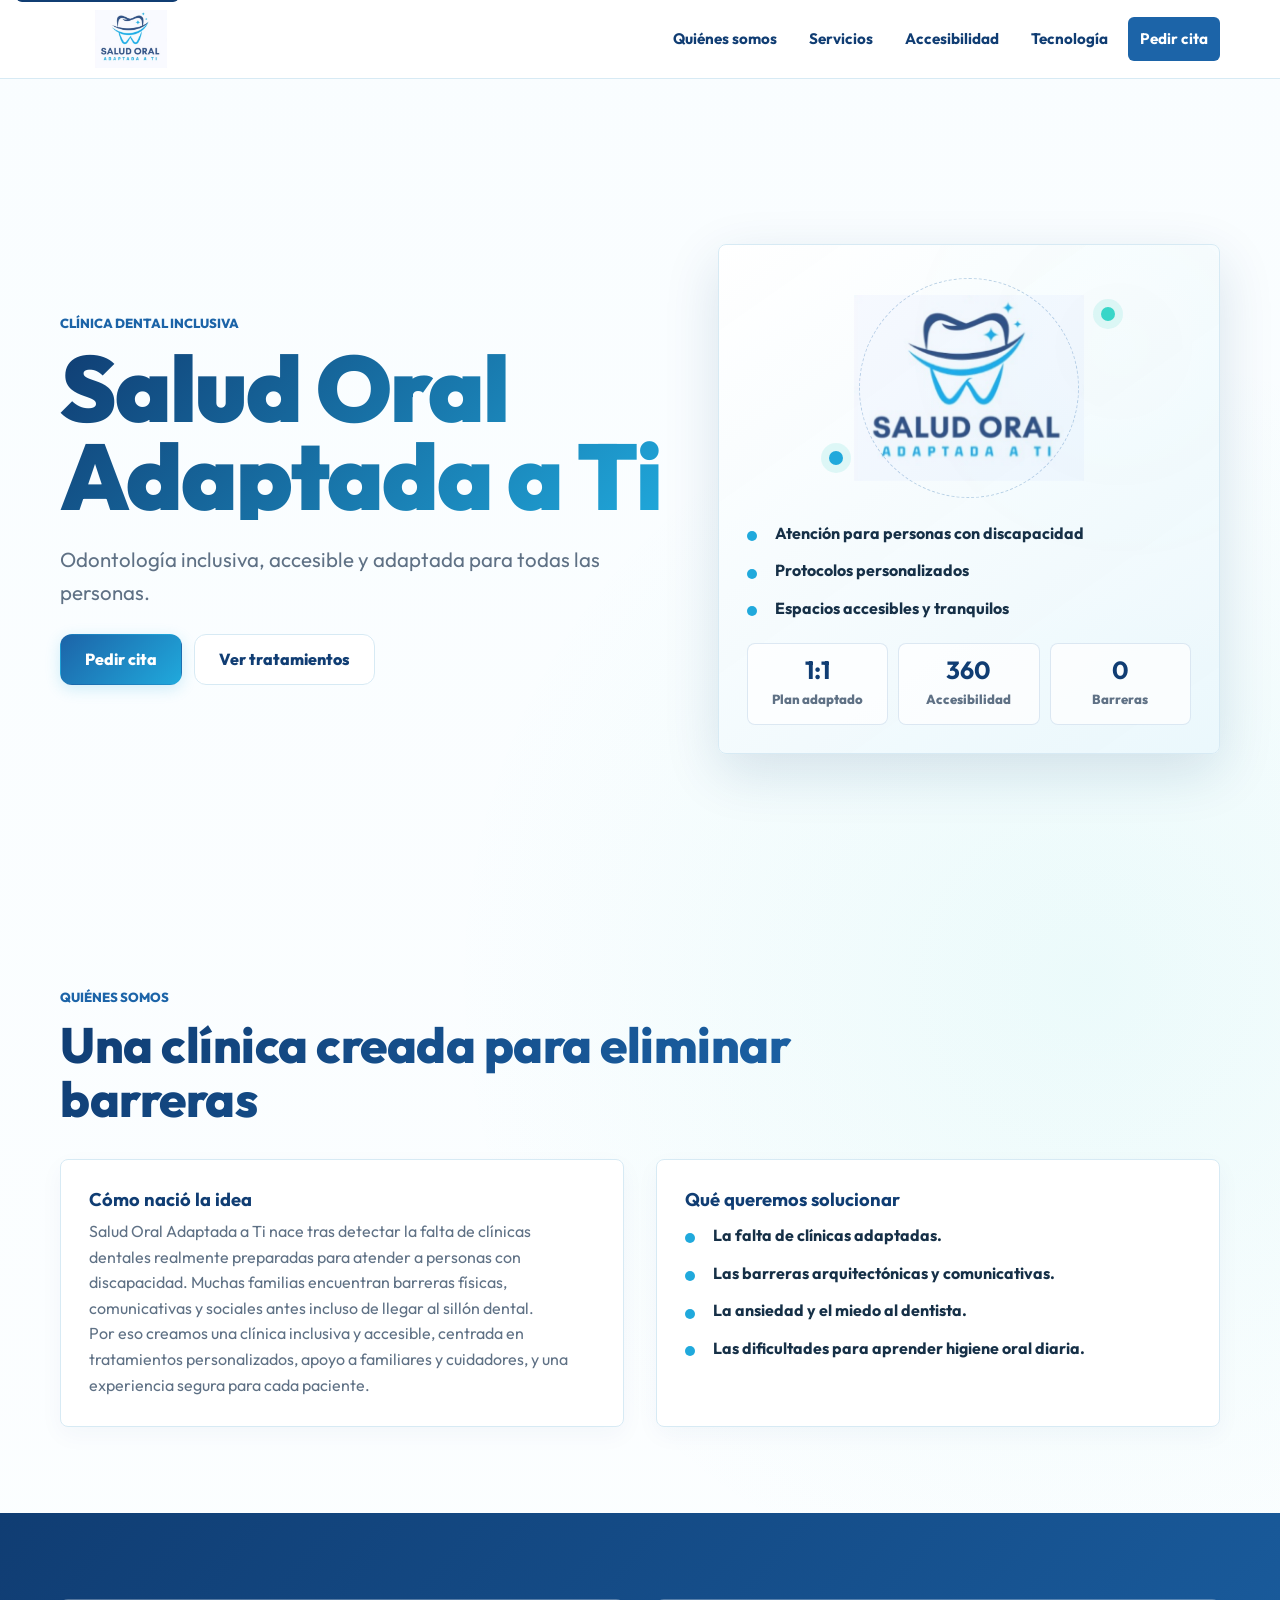
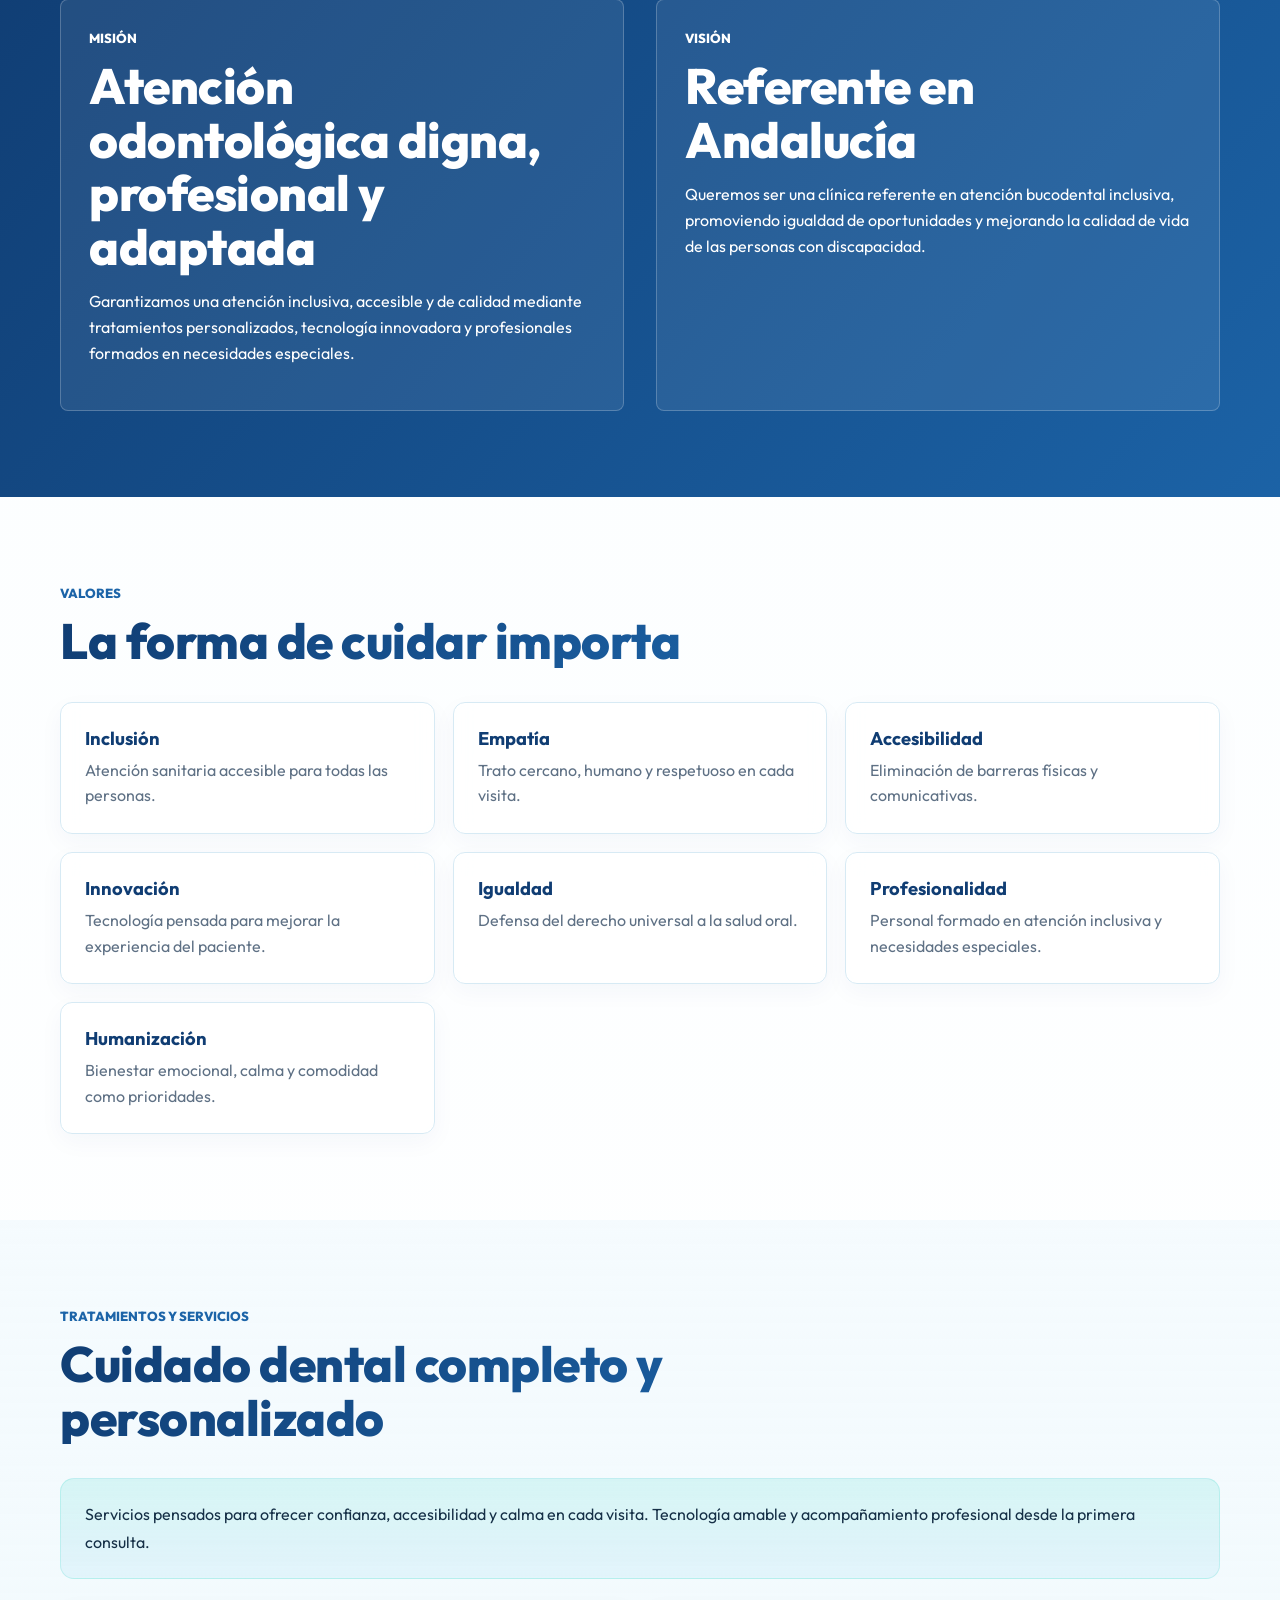
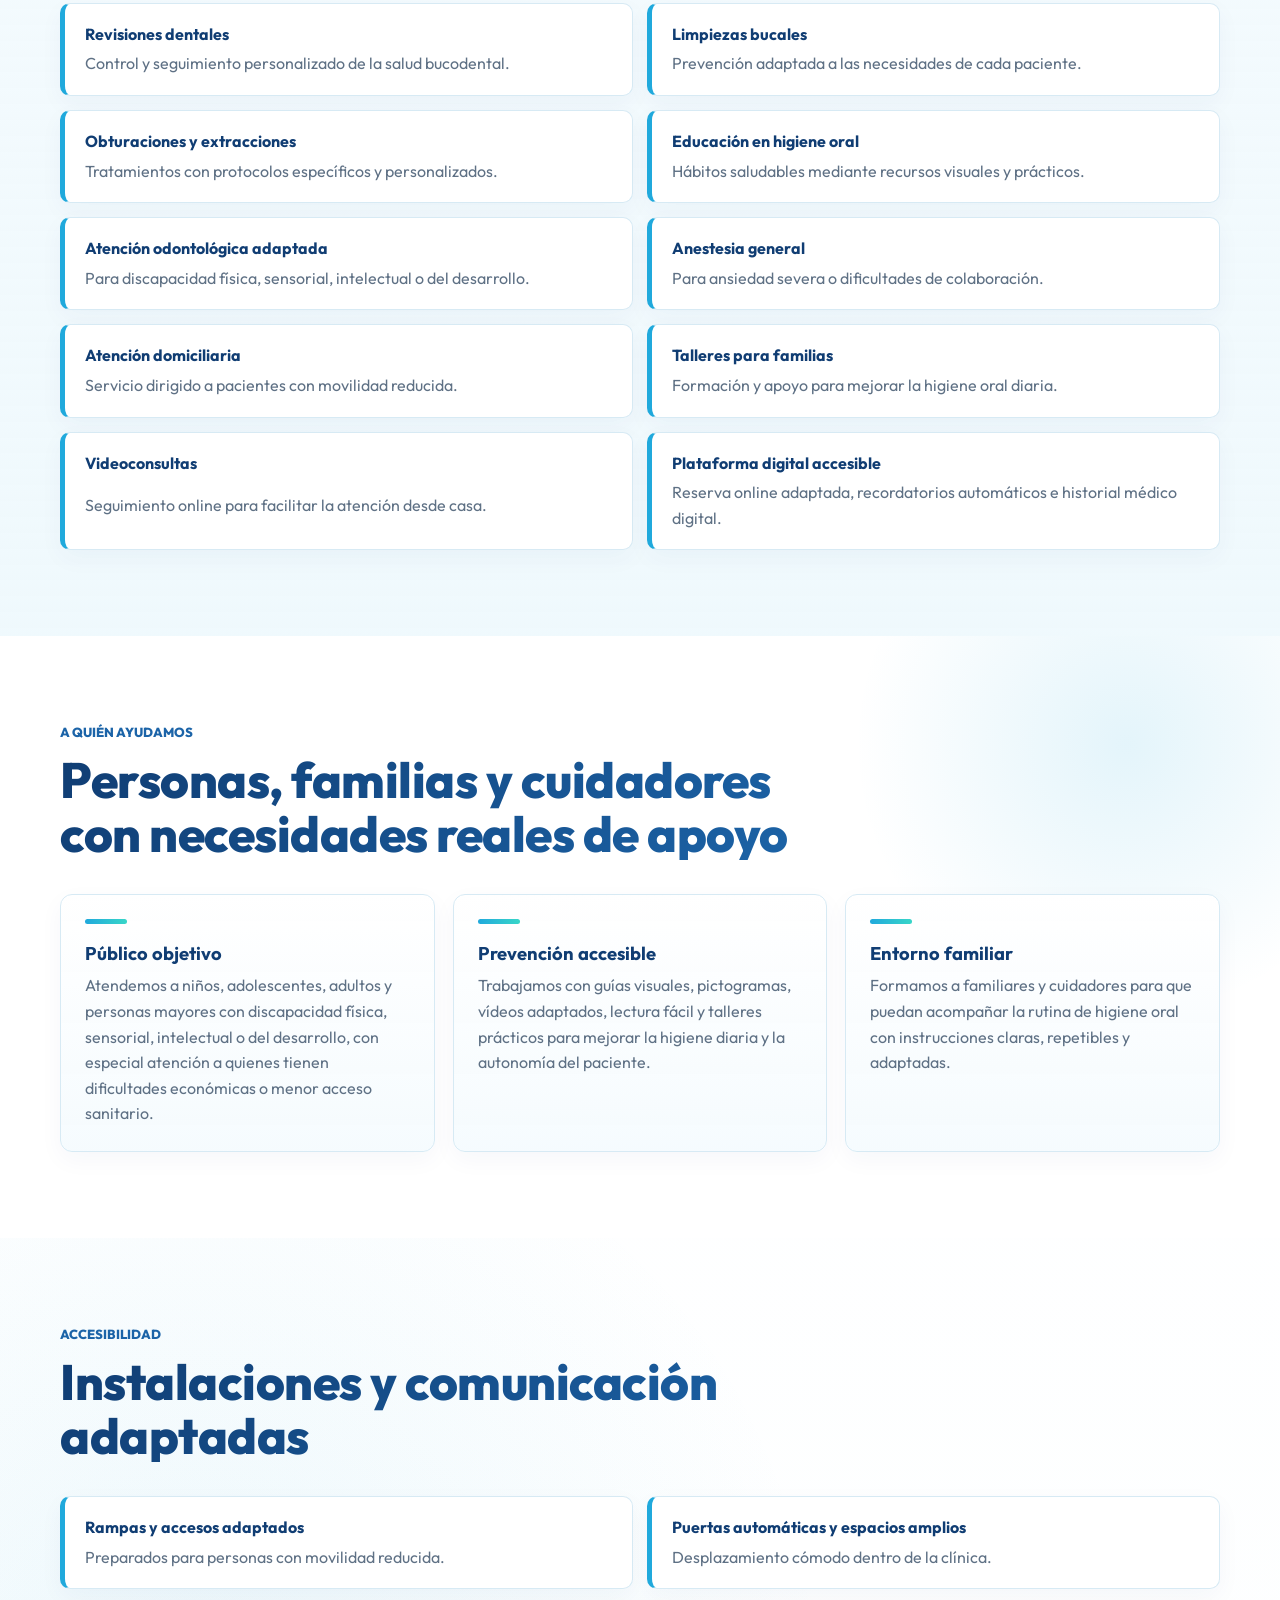
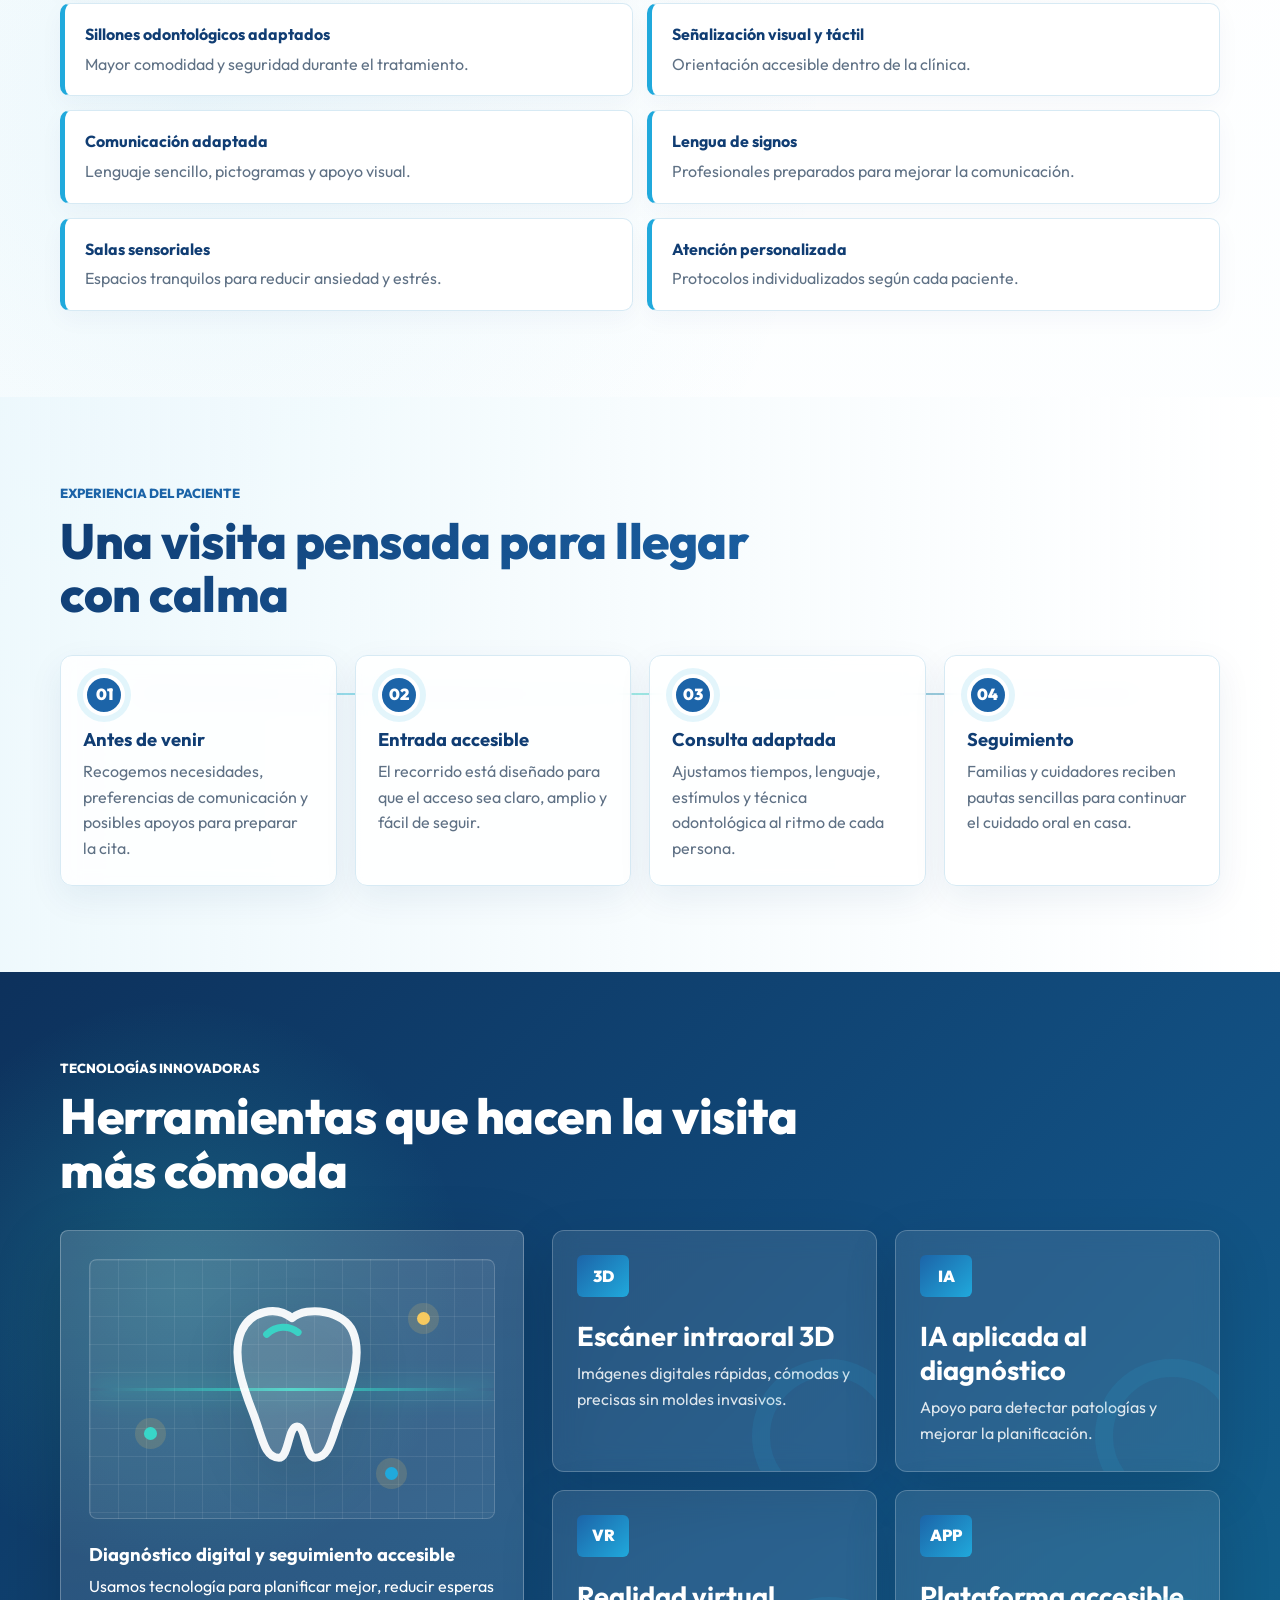
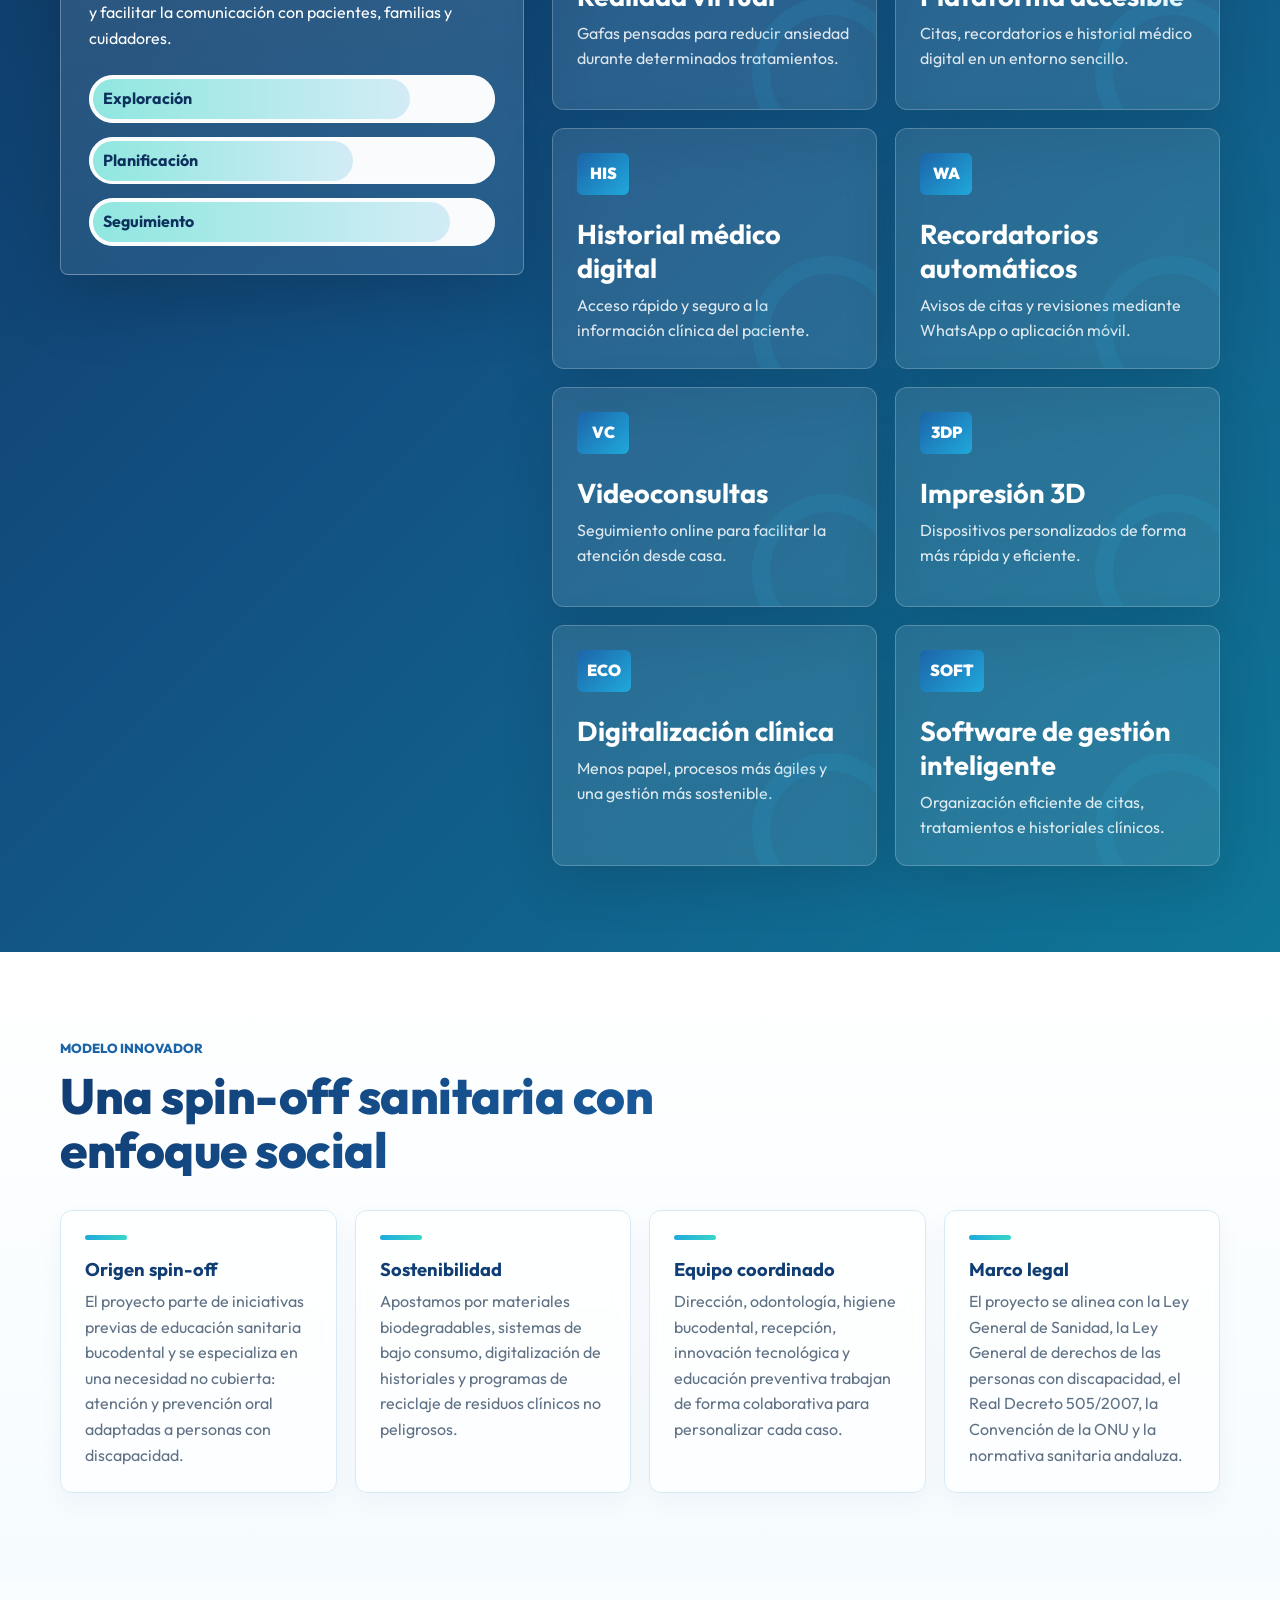
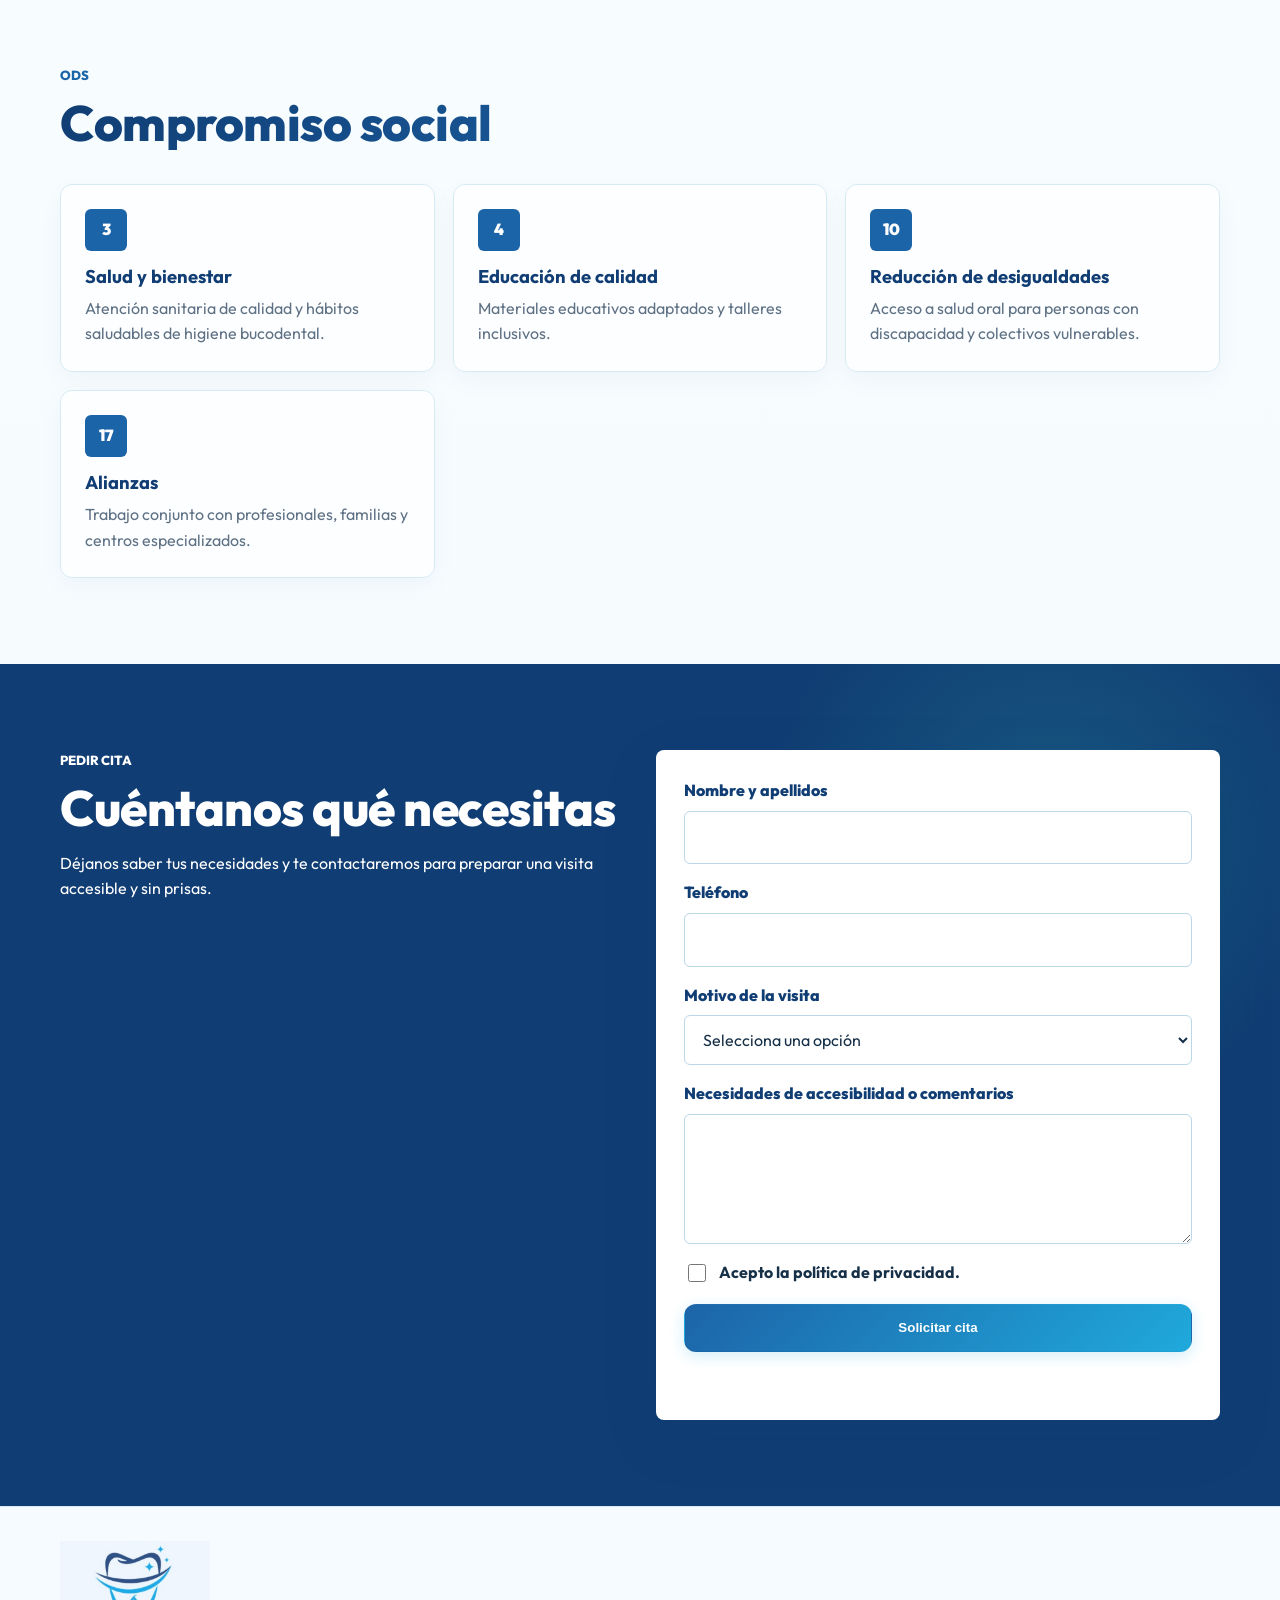
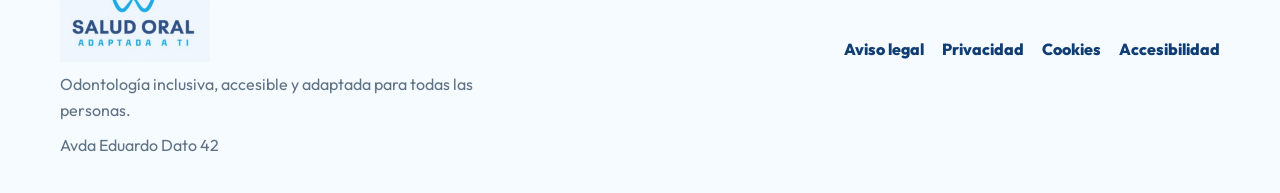
==== commit 3da42cc4: "feat: update demo button text and add clinic address to footer" ====
--- a/index.html
+++ b/index.html
@@ -360,7 +360,7 @@
           <input type="checkbox" required>
           <span>Acepto la política de privacidad.</span>
         </label>
-        <button class="button primary form-button" type="submit">Solicitar cita demo</button>
+        <button class="button primary form-button" type="submit">Solicitar cita</button>
         <p class="form-status" id="form-status" role="status" aria-live="polite"></p>
       </form>
     </section>
@@ -370,6 +370,7 @@
     <div>
       <img src="Logo_clinica_lucia.jpeg" alt="Salud Oral Adaptada a Ti">
       <p>Odontología inclusiva, accesible y adaptada para todas las personas.</p>
+      <p>Avda Eduardo Dato 42</p>
     </div>
     <nav aria-label="Páginas legales">
       <a href="aviso-legal.html">Aviso legal</a>
